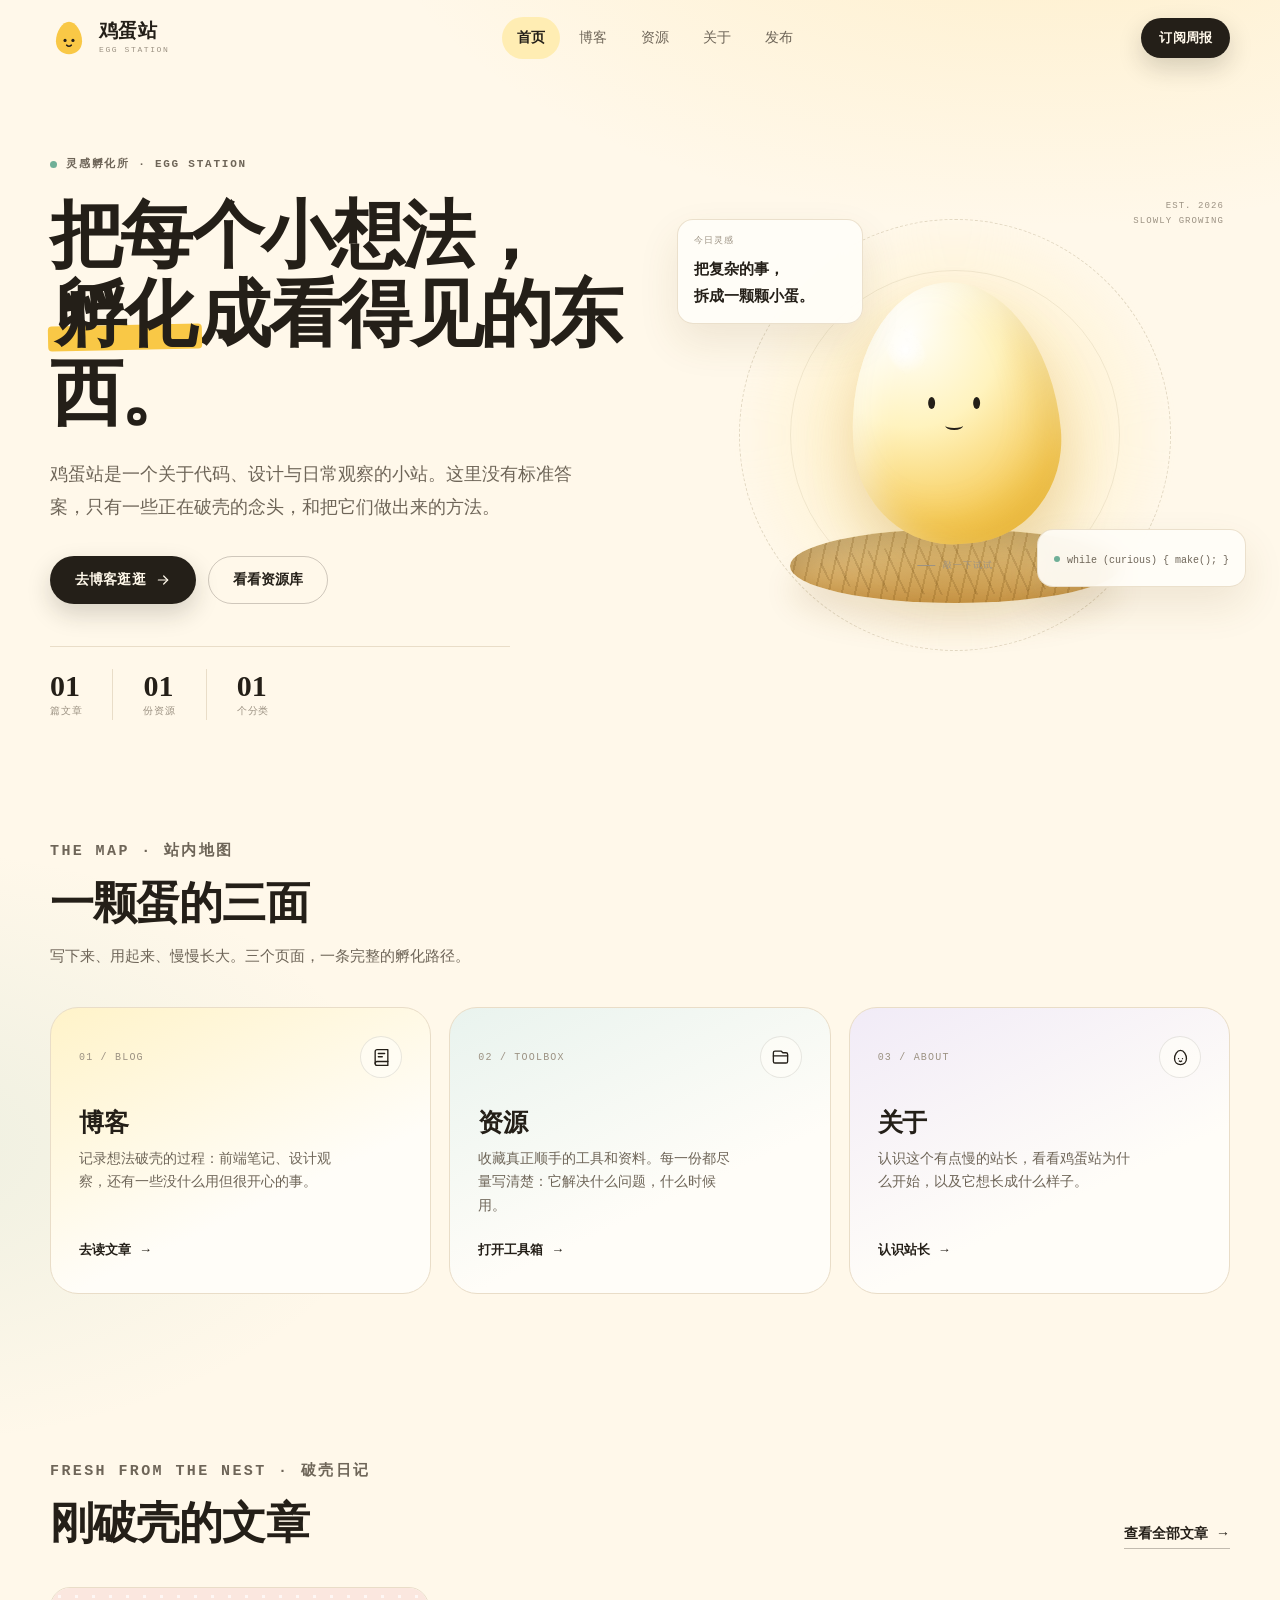
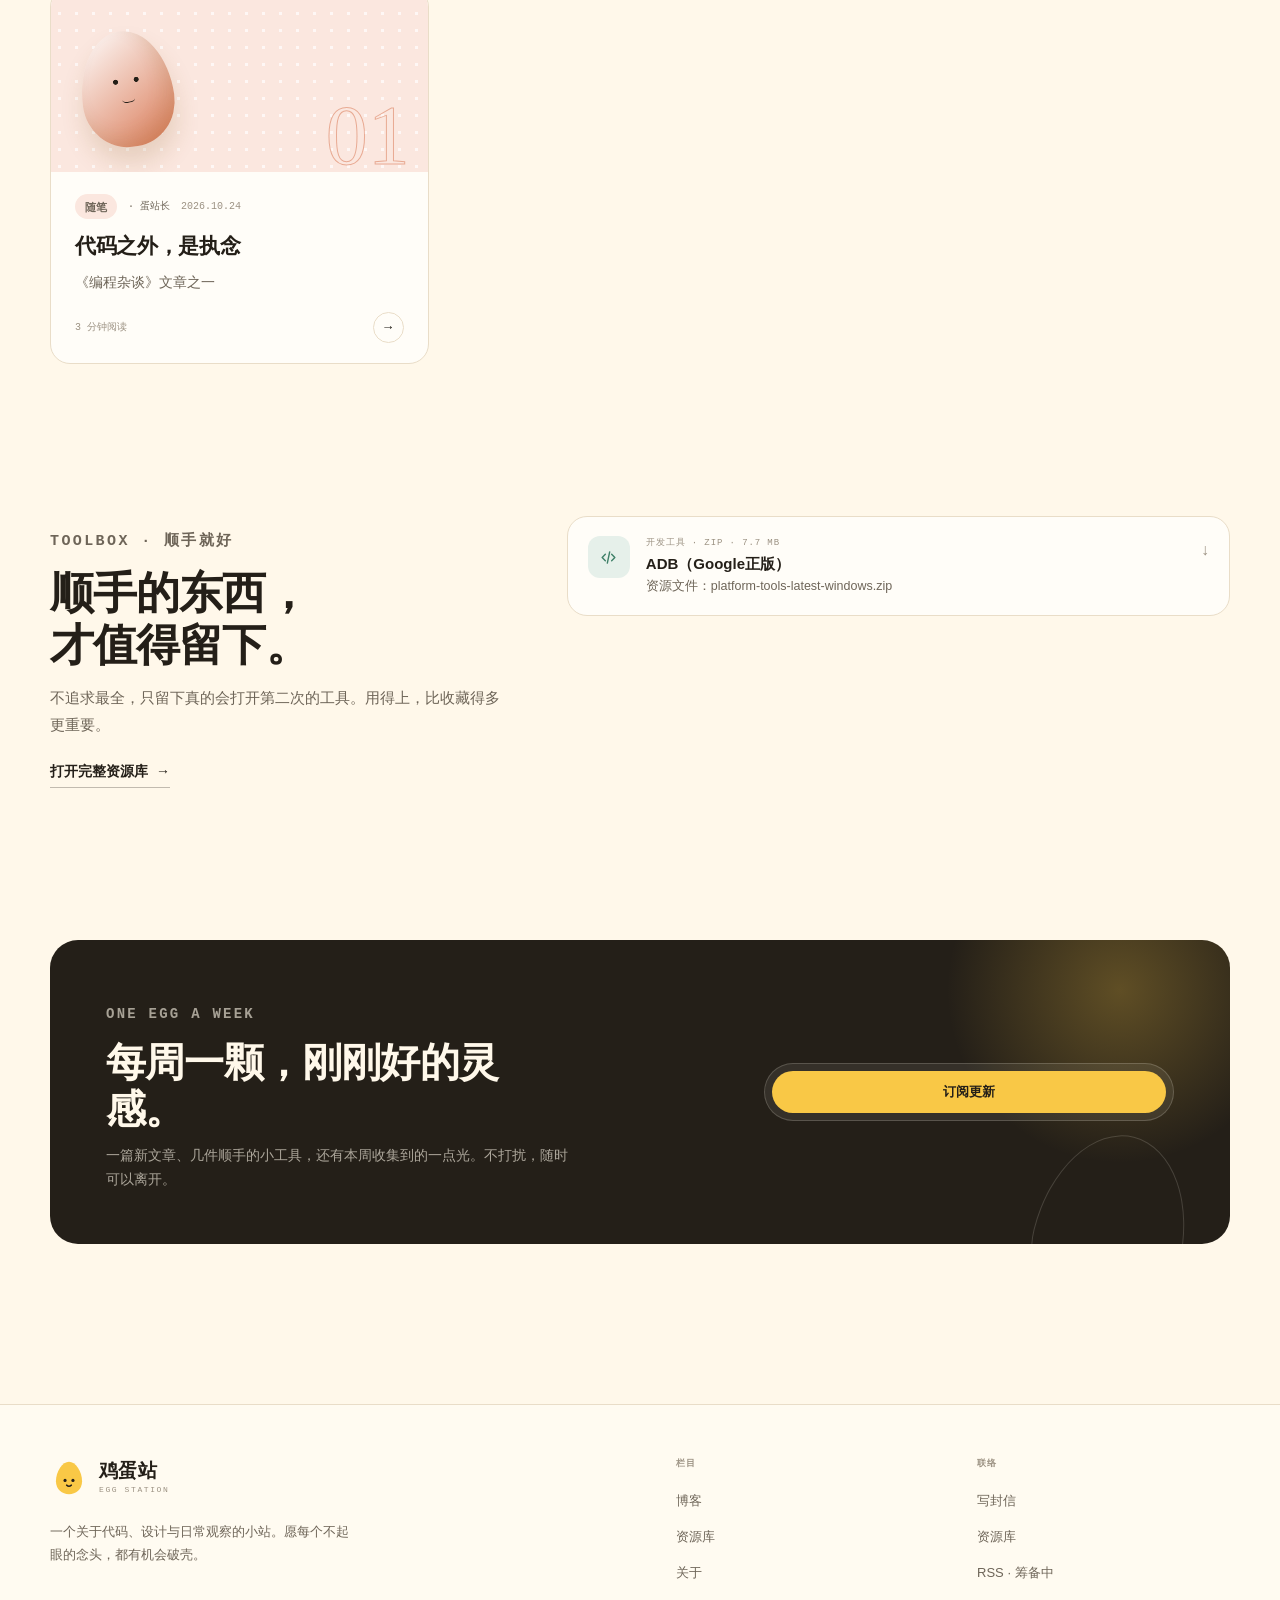
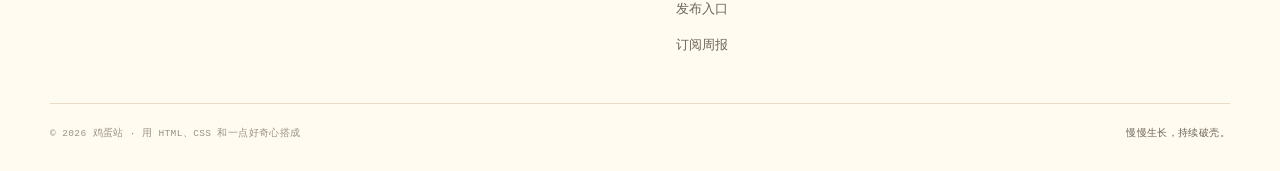
==== index.html @ af4c21d9 "访客一键自助同步账号，无需口令；站长可开关" ====
<!DOCTYPE html>
<html lang="zh-CN">
<head>
  <meta charset="UTF-8">
  <meta name="viewport" content="width=device-width, initial-scale=1.0">
  <title>鸡蛋站 · 把想法孵化成看得见的东西</title>
  <meta name="description" content="鸡蛋站是一个关于代码、设计与日常观察的小站。这里有博客、精选资源，以及一颗正在慢慢生长的蛋。">
  <meta name="theme-color" content="#fff8ea">
  <link rel="icon" href="assets/favicon.svg" type="image/svg+xml">
  <link rel="stylesheet" href="assets/css/style.css?v=9">
</head>
<body data-page="home">
  <a class="skip-link" href="#main">跳到主要内容</a>

  <header class="site-header">
    <div class="container header-inner">
      <a class="brand" href="index.html" aria-label="鸡蛋站首页">
        <span class="brand-mark" aria-hidden="true">
          <svg viewBox="0 0 48 48" width="38" height="38">
            <path d="M24 3.5C15.9 3.5 7.5 15.3 7.5 28.2 7.5 38.4 15.3 44.5 24 44.5s16.5-6.1 16.5-16.3C40.5 15.3 32.1 3.5 24 3.5Z" fill="#F9C846"/>
            <circle cx="19" cy="27" r="2" fill="#241f18"/>
            <circle cx="29" cy="27" r="2" fill="#241f18"/>
            <path d="M21 33c2 1.9 4 1.9 6 0" fill="none" stroke="#241f18" stroke-width="1.8" stroke-linecap="round"/>
          </svg>
        </span>
        <span class="brand-text">
          <strong>鸡蛋站</strong>
          <small>EGG STATION</small>
        </span>
      </a>

      <nav class="nav" id="primaryNav" aria-label="主导航">
        <a href="index.html" aria-current="page">首页</a>
        <a href="blog.html">博客</a>
        <a href="resources.html">资源</a>
        <a href="about.html">关于</a>
        <a href="admin.html">发布</a>
      </nav>

      <div class="header-actions">
        <a class="btn btn--primary btn--small" href="#subscribe">订阅周报</a>
        <button class="nav-toggle" type="button" aria-label="打开导航菜单" aria-controls="primaryNav" aria-expanded="false">
          <span></span>
          <span></span>
        </button>
      </div>
    </div>
  </header>

  <main id="main">
    <!-- Hero -->
    <section class="hero">
      <div class="container hero-grid">
        <div class="hero-copy">
          <p class="eyebrow"><span class="pulse-dot" aria-hidden="true"></span> 灵感孵化所 · EGG STATION</p>
          <h1>把每个小想法，<br><span class="highlight">孵化</span>成看得见的东西。</h1>
          <p class="lede">鸡蛋站是一个关于代码、设计与日常观察的小站。这里没有标准答案，只有一些正在破壳的念头，和把它们做出来的方法。</p>
          <div class="hero-actions">
            <a class="btn btn--primary" href="blog.html">
              去博客逛逛
              <svg viewBox="0 0 24 24" fill="none" stroke="currentColor" stroke-width="1.8" stroke-linecap="round" stroke-linejoin="round" aria-hidden="true"><path d="M5 12h14"/><path d="m13 6 6 6-6 6"/></svg>
            </a>
            <a class="btn btn--outline" href="resources.html">看看资源库</a>
          </div>
          <div class="hero-stats" aria-label="站点数据">
            <div class="hero-stat"><strong data-stat-posts>00</strong><span>篇文章</span></div>
            <div class="hero-stat"><strong data-stat-resources>00</strong><span>份资源</span></div>
            <div class="hero-stat"><strong data-stat-post-categories>00</strong><span>个分类</span></div>
          </div>
        </div>

        <div class="hero-stage">
          <div class="stage-glow" aria-hidden="true"></div>
          <div class="orbit-ring orbit-ring--one" aria-hidden="true"></div>
          <div class="orbit-ring orbit-ring--two" aria-hidden="true"></div>
          <span class="stage-note" aria-hidden="true">EST. 2026<br>SLOWLY GROWING</span>

          <div class="float-card float-card--idea" aria-hidden="true">
            <span class="float-kicker">今日灵感</span>
            <strong>把复杂的事，<br>拆成一颗颗小蛋。</strong>
          </div>
          <div class="float-card float-card--code" aria-hidden="true">
            <code><i></i>while (curious) { make(); }</code>
          </div>

          <span class="speech-bubble" id="eggSpeech" aria-live="polite"></span>

          <button class="hero-egg" id="heroEgg" type="button" aria-label="敲一敲这颗蛋">
            <span class="egg-body">
              <span class="egg-shine"></span>
              <span class="egg-face" aria-hidden="true">
                <span class="eye"></span>
                <span class="eye"></span>
                <span class="egg-mouth"></span>
              </span>
              <svg class="egg-crack" viewBox="0 0 208 262" aria-hidden="true">
                <path d="M108 18 98 44l18 10-13 21 19 11-14 24"/>
              </svg>
            </span>
            <span class="egg-hint">敲一下试试</span>
          </button>

          <div class="nest" aria-hidden="true"></div>
        </div>
      </div>
    </section>

    <!-- 站内地图 -->
    <section class="section section--tight">
      <div class="container">
        <div class="section-head">
          <div>
            <p class="eyebrow">THE MAP · 站内地图</p>
            <h2>一颗蛋的三面</h2>
            <p>写下来、用起来、慢慢长大。三个页面，一条完整的孵化路径。</p>
          </div>
        </div>

        <div class="pillars-grid">
          <a class="pillar-card reveal" href="blog.html" style="--delay:0ms">
            <span class="pillar-top">
              <span class="pillar-index">01 / BLOG</span>
              <span class="pillar-icon" aria-hidden="true">
                <svg viewBox="0 0 24 24" fill="none" stroke="currentColor" stroke-width="1.7" stroke-linecap="round" stroke-linejoin="round"><path d="M4 19.5A2.5 2.5 0 0 1 6.5 17H20"/><path d="M6.5 2H20v20H6.5A2.5 2.5 0 0 1 4 19.5v-15A2.5 2.5 0 0 1 6.5 2Z"/><path d="M8 7h8M8 11h5"/></svg>
              </span>
            </span>
            <h3>博客</h3>
            <p>记录想法破壳的过程：前端笔记、设计观察，还有一些没什么用但很开心的事。</p>
            <span class="text-link">去读文章 <span aria-hidden="true">→</span></span>
          </a>

          <a class="pillar-card reveal" href="resources.html" style="--delay:80ms">
            <span class="pillar-top">
              <span class="pillar-index">02 / TOOLBOX</span>
              <span class="pillar-icon" aria-hidden="true">
                <svg viewBox="0 0 24 24" fill="none" stroke="currentColor" stroke-width="1.7" stroke-linecap="round" stroke-linejoin="round"><path d="M21 8a2 2 0 0 0-2-2h-4l-2-2H5a2 2 0 0 0-2 2v11a2 2 0 0 0 2 2h14a2 2 0 0 0 2-2Z"/><path d="M3 10h18"/></svg>
              </span>
            </span>
            <h3>资源</h3>
            <p>收藏真正顺手的工具和资料。每一份都尽量写清楚：它解决什么问题，什么时候用。</p>
            <span class="text-link">打开工具箱 <span aria-hidden="true">→</span></span>
          </a>

          <a class="pillar-card reveal" href="about.html" style="--delay:160ms">
            <span class="pillar-top">
              <span class="pillar-index">03 / ABOUT</span>
              <span class="pillar-icon" aria-hidden="true">
                <svg viewBox="0 0 24 24" fill="none" stroke="currentColor" stroke-width="1.7" stroke-linecap="round" stroke-linejoin="round"><path d="M12 3c-4.4 0-7.5 5.8-7.5 10.3 0 4.9 3.4 7.7 7.5 7.7s7.5-2.8 7.5-7.7C19.5 8.8 16.4 3 12 3Z"/><path d="M9.5 13.5h.01M14.5 13.5h.01M10.5 16.5c1 .8 2 .8 3 0"/></svg>
              </span>
            </span>
            <h3>关于</h3>
            <p>认识这个有点慢的站长，看看鸡蛋站为什么开始，以及它想长成什么样子。</p>
            <span class="text-link">认识站长 <span aria-hidden="true">→</span></span>
          </a>
        </div>
      </div>
    </section>

    <!-- 最新文章 -->
    <section class="section">
      <div class="container">
        <div class="section-head">
          <div>
            <p class="eyebrow">FRESH FROM THE NEST · 破壳日记</p>
            <h2>刚破壳的文章</h2>
          </div>
          <a class="text-link" href="blog.html">查看全部文章 <span aria-hidden="true">→</span></a>
        </div>
        <div class="post-grid" data-home-posts></div>
      </div>
    </section>

    <!-- 资源精选 -->
    <section class="section section--tight">
      <div class="container resource-spotlight">
        <div class="section-head">
          <div>
            <p class="eyebrow">TOOLBOX · 顺手就好</p>
            <h2>顺手的东西，<br>才值得留下。</h2>
            <p>不追求最全，只留下真的会打开第二次的工具。用得上，比收藏得多更重要。</p>
          </div>
          <a class="text-link" href="resources.html">打开完整资源库 <span aria-hidden="true">→</span></a>
        </div>
        <div class="resource-mini-list" data-home-resources></div>
      </div>
    </section>

    <!-- 订阅 -->
    <section class="section" id="subscribe">
      <div class="container">
        <div class="cta-band reveal">
          <div class="cta-copy">
            <p class="eyebrow">ONE EGG A WEEK</p>
            <h2>每周一颗，刚刚好的灵感。</h2>
            <p>一篇新文章、几件顺手的小工具，还有本周收集到的一点光。不打扰，随时可以离开。</p>
          </div>
          <form class="subscribe-form" data-subscribe-form>
            <button class="btn btn--yolk" type="submit">订阅更新</button>
          </form>
        </div>
      </div>
    </section>
  </main>

  <footer class="site-footer">
    <div class="container">
      <div class="footer-top">
        <div class="footer-brand">
          <a class="brand" href="index.html" aria-label="鸡蛋站首页">
            <span class="brand-mark" aria-hidden="true">
              <svg viewBox="0 0 48 48" width="38" height="38">
                <path d="M24 3.5C15.9 3.5 7.5 15.3 7.5 28.2 7.5 38.4 15.3 44.5 24 44.5s16.5-6.1 16.5-16.3C40.5 15.3 32.1 3.5 24 3.5Z" fill="#F9C846"/>
                <circle cx="19" cy="27" r="2" fill="#241f18"/>
                <circle cx="29" cy="27" r="2" fill="#241f18"/>
                <path d="M21 33c2 1.9 4 1.9 6 0" fill="none" stroke="#241f18" stroke-width="1.8" stroke-linecap="round"/>
              </svg>
            </span>
            <span class="brand-text">
              <strong>鸡蛋站</strong>
              <small>EGG STATION</small>
            </span>
          </a>
          <p>一个关于代码、设计与日常观察的小站。愿每个不起眼的念头，都有机会破壳。</p>
        </div>

        <div class="footer-col">
          <h4>栏目</h4>
          <ul>
            <li><a href="blog.html">博客</a></li>
            <li><a href="resources.html">资源库</a></li>
            <li><a href="about.html">关于</a></li>
            <li><a href="admin.html">发布入口</a></li>
            <li><a href="#subscribe">订阅周报</a></li>
          </ul>
        </div>

        <div class="footer-col">
          <h4>联络</h4>
          <ul>
            <li><a href="mailto:eggdevlop@163.com">写封信</a></li>
            <li><a href="resources.html">资源库</a></li>
            <li><span>RSS · 筹备中</span></li>
          </ul>
        </div>
      </div>

      <div class="footer-bottom">
        <span>© <span data-year>2026</span> 鸡蛋站 · 用 HTML、CSS 和一点好奇心搭成</span>
        <span class="footer-sign">慢慢生长，持续破壳。</span>
      </div>
    </div>
  </footer>

  <script src="assets/js/store.js?v=9" defer></script>
  <script src="assets/js/main.js?v=9" defer></script>
</body>
</html>
---- assets/css/style.css ----
@charset "UTF-8";

/* ============ 基础 ============ */
:root {
  --bg: #fff8ea;
  --surface: #fffdf8;
  --surface-2: #fbf3e2;
  --ink: #241f18;
  --ink-soft: #6e6558;
  --ink-faint: #9c9283;
  --line: #e9ddc8;
  --yolk: #f9c846;
  --yolk-strong: #eda900;
  --yolk-soft: #ffedb3;
  --mint: #6faf97;
  --mint-soft: #e8f3ee;
  --coral: #e87252;
  --lilac: #a58ec4;
  --shadow-sm: 0 6px 18px rgba(105, 78, 29, 0.07);
  --shadow-md: 0 18px 40px rgba(105, 78, 29, 0.11);
  --shadow-lg: 0 30px 70px rgba(105, 78, 29, 0.16);
  --radius-sm: 12px;
  --radius: 20px;
  --radius-lg: 28px;
  --max: 1180px;
  --serif: "Iowan Old Style", "Palatino Linotype", "Songti SC", "STSong", "Noto Serif SC", Georgia, serif;
  --sans: -apple-system, BlinkMacSystemFont, "Segoe UI", "PingFang SC", "Hiragino Sans GB", "Microsoft YaHei", sans-serif;
  --mono: "SFMono-Regular", Consolas, "Liberation Mono", Menlo, monospace;
}

*,
*::before,
*::after {
  box-sizing: border-box;
}

html {
  -webkit-text-size-adjust: 100%;
  scroll-behavior: smooth;
  scroll-padding-top: 96px;
}

body {
  margin: 0;
  font-family: var(--sans);
  font-size: 16px;
  line-height: 1.7;
  color: var(--ink);
  background:
    radial-gradient(1100px 560px at 82% -120px, rgba(249, 200, 70, 0.2), transparent 62%),
    radial-gradient(900px 520px at -120px 34%, rgba(111, 175, 151, 0.12), transparent 58%),
    var(--bg);
  -webkit-font-smoothing: antialiased;
  overflow-x: hidden;
}

body.nav-open,
body.dialog-open {
  overflow: hidden;
}

h1,
h2,
h3,
h4 {
  margin: 0;
  font-family: var(--serif);
  font-weight: 700;
  line-height: 1.18;
  letter-spacing: -0.02em;
}

p {
  margin: 0;
}

ul,
ol {
  margin: 0;
  padding: 0;
}

a {
  color: inherit;
  text-decoration: none;
}

img,
svg {
  display: block;
  max-width: 100%;
}

button,
input {
  font: inherit;
  color: inherit;
}

button {
  cursor: pointer;
}

::selection {
  background: var(--yolk);
  color: var(--ink);
}

:focus-visible {
  outline: 2px solid var(--yolk-strong);
  outline-offset: 3px;
}

/* ============ 通用 ============ */
.container {
  width: min(var(--max), calc(100% - 56px));
  margin-inline: auto;
}

.sr-only {
  position: absolute;
  width: 1px;
  height: 1px;
  padding: 0;
  margin: -1px;
  overflow: hidden;
  clip: rect(0, 0, 0, 0);
  white-space: nowrap;
  border: 0;
}

.skip-link {
  position: fixed;
  top: 12px;
  left: 12px;
  z-index: 200;
  padding: 10px 18px;
  border-radius: 999px;
  background: var(--ink);
  color: var(--bg);
  font-size: 13px;
  transform: translateY(-150%);
  transition: transform 0.2s ease;
}

.skip-link:focus {
  transform: translateY(0);
}

.eyebrow {
  display: inline-flex;
  align-items: center;
  gap: 9px;
  font-family: var(--mono);
  font-size: 11px;
  font-weight: 600;
  letter-spacing: 0.16em;
  text-transform: uppercase;
  color: var(--ink-soft);
}

.pulse-dot {
  position: relative;
  width: 7px;
  height: 7px;
  border-radius: 50%;
  background: var(--mint);
  box-shadow: 0 0 0 0 rgba(111, 175, 151, 0.5);
  animation: pulse 2.6s ease-out infinite;
}

.lede {
  max-width: 560px;
  font-size: clamp(16px, 1.55vw, 18px);
  line-height: 1.85;
  color: var(--ink-soft);
}

.highlight {
  position: relative;
  z-index: 0;
  display: inline-block;
  padding: 0 0.05em;
}

.highlight::after {
  content: "";
  position: absolute;
  z-index: -1;
  left: -0.03em;
  right: -0.05em;
  bottom: 0.07em;
  height: 0.34em;
  border-radius: 4px;
  background: var(--yolk);
  transform: rotate(-1.2deg);
}

/* 按钮 */
.btn {
  display: inline-flex;
  align-items: center;
  justify-content: center;
  gap: 9px;
  min-height: 48px;
  padding: 0 24px;
  border: 1px solid transparent;
  border-radius: 999px;
  font-size: 14px;
  font-weight: 600;
  letter-spacing: 0.01em;
  transition: transform 0.25s ease, background 0.25s ease, color 0.25s ease,
    box-shadow 0.25s ease, border-color 0.25s ease;
}

.btn:hover {
  transform: translateY(-2px);
}

.btn svg {
  width: 16px;
  height: 16px;
  transition: transform 0.25s ease;
}

.btn:hover svg {
  transform: translateX(3px);
}

.btn--primary {
  background: var(--ink);
  color: var(--bg);
  box-shadow: 0 10px 24px rgba(36, 31, 24, 0.18);
}

.btn--primary:hover {
  background: #100d09;
  box-shadow: 0 14px 30px rgba(36, 31, 24, 0.24);
}

.btn--outline {
  border-color: rgba(36, 31, 24, 0.22);
  background: transparent;
  color: var(--ink);
}

.btn--outline:hover {
  border-color: var(--ink);
  background: var(--surface);
}

.btn--yolk {
  background: var(--yolk);
  color: var(--ink);
}

.btn--yolk:hover {
  background: #ffd35e;
  box-shadow: 0 12px 26px rgba(237, 169, 0, 0.25);
}

.btn--small {
  min-height: 40px;
  padding: 0 17px;
  font-size: 13px;
}

.text-link {
  display: inline-flex;
  align-items: center;
  gap: 8px;
  font-size: 14px;
  font-weight: 600;
  border-bottom: 1px solid rgba(36, 31, 24, 0.28);
  padding-bottom: 3px;
  transition: gap 0.25s ease, border-color 0.25s ease;
}

.text-link:hover {
  gap: 13px;
  border-color: var(--ink);
}

/* ============ 页头 ============ */
.site-header {
  position: sticky;
  top: 0;
  z-index: 60;
  border-bottom: 1px solid transparent;
  transition: background 0.3s ease, border-color 0.3s ease, box-shadow 0.3s ease;
}

.site-header.is-scrolled {
  border-color: var(--line);
  background: rgba(255, 248, 234, 0.88);
  box-shadow: 0 8px 24px rgba(105, 78, 29, 0.06);
  -webkit-backdrop-filter: blur(14px);
  backdrop-filter: blur(14px);
}

.header-inner {
  display: flex;
  align-items: center;
  justify-content: space-between;
  min-height: 76px;
  gap: 24px;
}

.brand {
  display: inline-flex;
  align-items: center;
  gap: 11px;
  flex-shrink: 0;
}

.brand-mark {
  width: 38px;
  height: 38px;
  transition: transform 0.35s cubic-bezier(0.2, 0.8, 0.2, 1);
}

.brand:hover .brand-mark {
  transform: rotate(-8deg) scale(1.05);
}

.brand-text {
  display: flex;
  flex-direction: column;
  line-height: 1.1;
}

.brand-text strong {
  font-family: var(--serif);
  font-size: 19px;
  letter-spacing: 0.02em;
}

.brand-text small {
  margin-top: 4px;
  font-family: var(--mono);
  font-size: 8px;
  letter-spacing: 0.2em;
  color: var(--ink-faint);
}

.nav {
  display: flex;
  align-items: center;
  gap: 4px;
}

.nav a {
  padding: 9px 15px;
  border-radius: 999px;
  font-size: 14px;
  color: var(--ink-soft);
  transition: color 0.2s ease, background 0.2s ease;
}

.nav a:hover {
  color: var(--ink);
  background: rgba(255, 253, 248, 0.9);
}

.nav a[aria-current="page"] {
  color: var(--ink);
  background: var(--yolk-soft);
  font-weight: 600;
}

.header-actions {
  display: flex;
  align-items: center;
  gap: 12px;
}

.nav-toggle {
  display: none;
  width: 42px;
  height: 42px;
  border: 1px solid var(--line);
  border-radius: 50%;
  background: var(--surface);
  padding: 0;
}

.nav-toggle span {
  display: block;
  width: 17px;
  height: 1.5px;
  margin: 5px auto;
  border-radius: 2px;
  background: var(--ink);
  transition: transform 0.25s ease, opacity 0.25s ease;
}

.site-header.nav-open .nav-toggle span:first-child {
  transform: translateY(3.25px) rotate(45deg);
}

.site-header.nav-open .nav-toggle span:last-child {
  transform: translateY(-3.25px) rotate(-45deg);
}

/* ============ 首页 Hero ============ */
.hero {
  position: relative;
  padding: 72px 0 42px;
  overflow: hidden;
}

.hero-grid {
  display: grid;
  grid-template-columns: minmax(0, 1.04fr) minmax(0, 0.96fr);
  align-items: center;
  gap: 36px;
}

.hero-copy {
  position: relative;
  z-index: 2;
  max-width: 640px;
}

.hero h1 {
  margin: 21px 0 24px;
  font-size: clamp(46px, 5.7vw, 78px);
  line-height: 1.08;
  letter-spacing: -0.035em;
}

.hero .lede {
  max-width: 530px;
}

.hero-actions {
  display: flex;
  flex-wrap: wrap;
  gap: 12px;
  margin-top: 32px;
}

.hero-stats {
  display: flex;
  align-items: center;
  max-width: 460px;
  margin-top: 42px;
  padding-top: 22px;
  border-top: 1px solid var(--line);
}

.hero-stat {
  display: flex;
  flex-direction: column;
  gap: 1px;
  padding-right: 30px;
}

.hero-stat + .hero-stat {
  padding-left: 30px;
  border-left: 1px solid var(--line);
}

.hero-stat strong {
  font-family: var(--serif);
  font-size: 30px;
  line-height: 1.1;
}

.hero-stat span {
  font-family: var(--mono);
  font-size: 10px;
  letter-spacing: 0.08em;
  color: var(--ink-faint);
}

/* Hero 舞台 */
.hero-stage {
  position: relative;
  min-height: 540px;
  isolation: isolate;
}

.stage-glow {
  position: absolute;
  top: 50%;
  left: 50%;
  width: 430px;
  height: 430px;
  border-radius: 50%;
  background: radial-gradient(circle, rgba(255, 223, 128, 0.62), rgba(255, 237, 179, 0.2) 55%, transparent 72%);
  transform: translate(-50%, -50%);
  filter: blur(4px);
}

.orbit-ring {
  position: absolute;
  top: 50%;
  left: 50%;
  border: 1px dashed rgba(122, 99, 50, 0.22);
  border-radius: 50%;
  transform: translate(-50%, -50%);
}

.orbit-ring--one {
  width: 432px;
  height: 432px;
  animation: spin 90s linear infinite;
}

.orbit-ring--two {
  width: 330px;
  height: 330px;
  border-style: solid;
  border-color: rgba(122, 99, 50, 0.1);
}

.stage-note {
  position: absolute;
  top: 34px;
  right: 6px;
  font-family: var(--mono);
  font-size: 9px;
  line-height: 1.7;
  letter-spacing: 0.12em;
  text-align: right;
  color: var(--ink-faint);
}

.hero-egg {
  position: absolute;
  top: 46%;
  left: 50%;
  z-index: 4;
  padding: 0;
  border: 0;
  background: none;
  transform: translate(-50%, -50%);
  transition: transform 0.4s ease;
}

.hero-egg:hover {
  transform: translate(-50%, -50%) scale(1.02);
}

.egg-body {
  position: relative;
  display: block;
  width: 208px;
  height: 262px;
  border-radius: 50% 50% 47% 47% / 60% 60% 40% 40%;
  background: radial-gradient(120% 100% at 32% 18%, #fffef8 0%, #fff3be 36%, #f7cc59 74%, #edb42b 100%);
  box-shadow:
    inset -18px -22px 38px rgba(187, 132, 12, 0.18),
    inset 14px 18px 32px rgba(255, 255, 255, 0.62),
    0 34px 54px rgba(170, 117, 10, 0.2);
  transform: rotate(-5deg);
  transition: transform 0.35s ease;
}

.egg-shine {
  position: absolute;
  top: 35px;
  left: 43px;
  width: 34px;
  height: 58px;
  border-radius: 50%;
  background: radial-gradient(circle, rgba(255, 255, 255, 0.95), rgba(255, 255, 255, 0) 72%);
  transform: rotate(-28deg);
  filter: blur(1px);
}

.egg-face {
  position: absolute;
  top: 46%;
  left: 50%;
  display: flex;
  align-items: center;
  gap: 38px;
  transform: translate(-50%, -50%) rotate(5deg);
}

.egg-face .eye {
  width: 7px;
  height: 12px;
  border-radius: 50%;
  background: var(--ink);
  transition: height 0.2s ease;
}

.egg-mouth {
  position: absolute;
  top: 24px;
  left: 50%;
  width: 18px;
  height: 9px;
  border-bottom: 2.4px solid var(--ink);
  border-radius: 0 0 50% 50%;
  transform: translateX(-50%);
}

.egg-crack {
  position: absolute;
  inset: 0;
  width: 100%;
  height: 100%;
  overflow: visible;
}

.egg-crack path {
  fill: none;
  stroke: rgba(94, 68, 14, 0.58);
  stroke-width: 2;
  stroke-linecap: round;
  stroke-linejoin: round;
  stroke-dasharray: 140;
  stroke-dashoffset: 140;
  opacity: 0;
  transition: stroke-dashoffset 0.5s ease, opacity 0.2s ease;
}

.hero-egg.is-cracked .egg-crack path {
  stroke-dashoffset: 0;
  opacity: 1;
}

.hero-egg.is-wobbling .egg-body {
  animation: wobble 0.6s ease;
}

.egg-hint {
  position: absolute;
  top: calc(100% + 15px);
  left: 50%;
  font-family: var(--mono);
  font-size: 9px;
  letter-spacing: 0.12em;
  color: var(--ink-faint);
  white-space: nowrap;
  transform: translateX(-50%);
}

.egg-hint::before {
  content: "";
  display: inline-block;
  width: 18px;
  height: 1px;
  margin-right: 7px;
  vertical-align: middle;
  background: var(--ink-faint);
}

.nest {
  position: absolute;
  bottom: 102px;
  left: 50%;
  z-index: 2;
  width: 330px;
  height: 74px;
  overflow: hidden;
  border-radius: 50%;
  background:
    repeating-linear-gradient(102deg, transparent 0 11px, rgba(111, 73, 12, 0.2) 11px 13px),
    linear-gradient(180deg, #ead198, #c99647);
  box-shadow:
    inset 0 12px 24px rgba(97, 62, 15, 0.26),
    0 24px 30px rgba(122, 82, 20, 0.12);
  transform: translateX(-50%);
}

.nest::after {
  content: "";
  position: absolute;
  inset: 16px 26px 8px;
  border-radius: 50%;
  background: repeating-linear-gradient(-115deg, transparent 0 14px, rgba(89, 56, 10, 0.16) 14px 16px);
}

.float-card {
  position: absolute;
  z-index: 5;
  padding: 14px 16px;
  border: 1px solid rgba(233, 221, 200, 0.9);
  border-radius: 16px;
  background: rgba(255, 253, 248, 0.92);
  box-shadow: var(--shadow-md);
  -webkit-backdrop-filter: blur(10px);
  backdrop-filter: blur(10px);
  animation: floaty 7s ease-in-out infinite;
}

.float-card--idea {
  top: 54px;
  left: -4px;
  width: 186px;
}

.float-card--idea .float-kicker {
  display: block;
  margin-bottom: 6px;
  font-family: var(--mono);
  font-size: 9px;
  letter-spacing: 0.12em;
  color: var(--ink-faint);
}

.float-card--idea strong {
  font-family: var(--serif);
  font-size: 15px;
  line-height: 1.5;
}

.float-card--code {
  right: -16px;
  bottom: 118px;
  animation-delay: -3.2s;
}

.float-card--code code {
  font-family: var(--mono);
  font-size: 10px;
  color: var(--ink-soft);
  white-space: nowrap;
}

.float-card--code i {
  display: inline-block;
  width: 6px;
  height: 6px;
  margin-right: 7px;
  border-radius: 50%;
  background: var(--mint);
  vertical-align: 1px;
}

.speech-bubble {
  position: absolute;
  top: 84px;
  left: calc(50% + 92px);
  z-index: 6;
  max-width: 150px;
  padding: 9px 13px;
  border-radius: 14px 14px 14px 3px;
  background: var(--ink);
  color: var(--bg);
  font-size: 11.5px;
  line-height: 1.5;
  opacity: 0;
  transform: translateY(6px) scale(0.96);
  transform-origin: bottom left;
  pointer-events: none;
  transition: opacity 0.25s ease, transform 0.25s ease;
}

.speech-bubble.is-visible {
  opacity: 1;
  transform: translateY(0) scale(1);
}

/* ============ 区块 ============ */
.section {
  padding: 88px 0;
}

.section--tight {
  padding: 64px 0;
}

.section-head {
  display: flex;
  align-items: flex-end;
  justify-content: space-between;
  gap: 32px;
  margin-bottom: 38px;
}

.section-head h2 {
  margin-top: 13px;
  font-size: clamp(30px, 3.6vw, 44px);
}

.section-head p {
  max-width: 460px;
  margin-top: 12px;
  font-size: 15px;
  line-height: 1.8;
  color: var(--ink-soft);
}

/* 站内地图 */
.pillars-grid {
  display: grid;
  grid-template-columns: repeat(3, minmax(0, 1fr));
  gap: 18px;
}

.pillar-card {
  position: relative;
  display: flex;
  flex-direction: column;
  min-height: 248px;
  padding: 28px;
  overflow: hidden;
  border: 1px solid var(--line);
  border-radius: var(--radius-lg);
  background: var(--surface);
  transition: transform 0.35s ease, box-shadow 0.35s ease;
}

.pillar-card:nth-child(1) {
  background: linear-gradient(155deg, #fff3c9, #fffdf8 64%);
}

.pillar-card:nth-child(2) {
  background: linear-gradient(155deg, #e9f3ee, #fffdf8 64%);
}

.pillar-card:nth-child(3) {
  background: linear-gradient(155deg, #f1ebf7, #fffdf8 64%);
}

.pillar-card:hover {
  transform: translateY(-5px);
  box-shadow: var(--shadow-md);
}

.pillar-top {
  display: flex;
  align-items: center;
  justify-content: space-between;
  margin-bottom: 30px;
}

.pillar-index {
  font-family: var(--mono);
  font-size: 10px;
  letter-spacing: 0.12em;
  color: var(--ink-faint);
}

.pillar-icon {
  display: grid;
  width: 42px;
  height: 42px;
  place-items: center;
  border: 1px solid rgba(36, 31, 24, 0.1);
  border-radius: 50%;
  background: rgba(255, 253, 248, 0.65);
}

.pillar-icon svg {
  width: 19px;
  height: 19px;
}

.pillar-card h3 {
  font-size: 25px;
}

.pillar-card p {
  max-width: 260px;
  margin-top: 9px;
  font-size: 13.5px;
  line-height: 1.75;
  color: var(--ink-soft);
}

.pillar-card .text-link {
  align-self: flex-start;
  margin-top: auto;
  padding-top: 22px;
  font-size: 13px;
  border-bottom: 0;
}

/* 文章卡片 */
.post-grid {
  display: grid;
  grid-template-columns: repeat(3, minmax(0, 1fr));
  gap: 22px;
}

.post-grid + .post-grid {
  margin-top: 22px;
}

.post-card {
  overflow: hidden;
  border: 1px solid var(--line);
  border-radius: var(--radius);
  background: var(--surface);
  transition: transform 0.35s ease, box-shadow 0.35s ease, border-color 0.35s ease;
}

.post-card:hover {
  border-color: rgba(36, 31, 24, 0.16);
  box-shadow: var(--shadow-md);
  transform: translateY(-5px);
}

.post-card > a {
  display: flex;
  flex-direction: column;
  height: 100%;
}

.post-art {
  position: relative;
  display: block;
  height: 184px;
  overflow: hidden;
  background: var(--soft, var(--surface-2));
}

.post-art::before {
  content: "";
  position: absolute;
  inset: 0;
  pointer-events: none;
}

.post-art--rings::before {
  background: repeating-radial-gradient(circle at 88% 12%, transparent 0 21px, rgba(255, 255, 255, 0.36) 21px 22px);
}

.post-art--grid::before {
  background-image:
    linear-gradient(rgba(255, 255, 255, 0.36) 1px, transparent 1px),
    linear-gradient(90deg, rgba(255, 255, 255, 0.36) 1px, transparent 1px);
  background-size: 24px 24px;
}

.post-art--stripes::before {
  background: repeating-linear-gradient(132deg, transparent 0 16px, rgba(255, 255, 255, 0.38) 16px 18px);
}

.post-art--dots::before {
  background-image: radial-gradient(rgba(255, 255, 255, 0.68) 1.6px, transparent 1.6px);
  background-size: 17px 17px;
}

.post-art--arc::before {
  background: radial-gradient(circle at 76% 118%, transparent 0 72px, rgba(255, 255, 255, 0.42) 73px 75px, transparent 76px);
}

.post-art--lines::before {
  background: repeating-linear-gradient(0deg, transparent 0 17px, rgba(255, 255, 255, 0.34) 17px 18px);
}

.post-art--blob::before {
  background: radial-gradient(circle at 82% 24%, rgba(255, 255, 255, 0.58) 0 48px, transparent 49px);
}

.post-art--window::before {
  background:
    linear-gradient(rgba(255, 255, 255, 0.3), rgba(255, 255, 255, 0.3)) 26px 32px / 150px 92px no-repeat;
  border-radius: 0;
}

.post-art-index {
  position: absolute;
  right: 18px;
  bottom: -6px;
  font-family: var(--serif);
  font-size: 84px;
  line-height: 1;
  color: transparent;
  -webkit-text-stroke: 1px var(--accent, var(--yolk-strong));
  opacity: 0.55;
}

.post-art-egg {
  position: absolute;
  left: 30px;
  bottom: 25px;
  width: 92px;
  height: 116px;
  border-radius: 50% 50% 47% 47% / 60% 60% 40% 40%;
  background: linear-gradient(145deg, rgba(255, 255, 255, 0.96), var(--accent, var(--yolk)));
  box-shadow: inset -8px -10px 18px rgba(122, 82, 20, 0.12), 0 16px 24px rgba(122, 82, 20, 0.16);
  transform: rotate(-8deg);
}

.post-art-egg::before {
  content: "";
  position: absolute;
  top: 44%;
  left: 50%;
  width: 40px;
  height: 26px;
  background:
    radial-gradient(circle at 24% 45%, var(--ink) 0 2.2px, transparent 2.8px),
    radial-gradient(circle at 76% 45%, var(--ink) 0 2.2px, transparent 2.8px);
  transform: translate(-50%, -50%);
}

.post-art-egg::after {
  content: "";
  position: absolute;
  top: 56%;
  left: 50%;
  width: 13px;
  height: 7px;
  border-bottom: 1.8px solid var(--ink);
  border-radius: 0 0 50% 50%;
  transform: translateX(-50%);
}

.post-card-body {
  display: flex;
  flex: 1;
  flex-direction: column;
  padding: 22px 24px 20px;
}

.post-meta {
  display: flex;
  align-items: center;
  gap: 11px;
  font-family: var(--mono);
  font-size: 10px;
  color: var(--ink-faint);
  flex-wrap: wrap;
}

.post-author {
  color: var(--ink-soft);
  font-weight: 500;
}

.tag {
  display: inline-flex;
  align-items: center;
  height: 25px;
  padding: 0 10px;
  border-radius: 999px;
  background: var(--soft, var(--yolk-soft));
  color: var(--ink-soft);
  font-family: var(--sans);
  font-size: 11px;
  font-weight: 600;
  white-space: nowrap;
}

.post-card h3 {
  margin: 13px 0 9px;
  font-size: 21px;
  line-height: 1.4;
  letter-spacing: -0.015em;
}

.post-card-body > p {
  display: -webkit-box;
  overflow: hidden;
  font-size: 13.5px;
  line-height: 1.75;
  color: var(--ink-soft);
  -webkit-box-orient: vertical;
  -webkit-line-clamp: 3;
}

.post-card-foot {
  display: flex;
  align-items: center;
  justify-content: space-between;
  margin-top: auto;
  padding-top: 18px;
  font-family: var(--mono);
  font-size: 10px;
  color: var(--ink-faint);
}

.round-arrow {
  display: grid;
  width: 31px;
  height: 31px;
  place-items: center;
  border: 1px solid var(--line);
  border-radius: 50%;
  font-size: 13px;
  color: var(--ink);
  transition: background 0.25s ease, border-color 0.25s ease, transform 0.25s ease;
}

.post-card:hover .round-arrow,
.featured-post:hover .round-arrow {
  border-color: var(--yolk);
  background: var(--yolk);
  transform: rotate(-8deg);
}

/* 资源迷你列表 */
.resource-spotlight {
  display: grid;
  grid-template-columns: minmax(0, 0.82fr) minmax(0, 1.18fr);
  gap: 56px;
  align-items: start;
}

.resource-spotlight .section-head {
  display: block;
  margin-bottom: 0;
}

.resource-spotlight .section-head .text-link {
  margin-top: 22px;
}

.resource-mini-list {
  display: grid;
  gap: 10px;
}

.resource-mini {
  display: flex;
  align-items: flex-start;
  gap: 16px;
  padding: 19px 20px;
  border: 1px solid var(--line);
  border-radius: var(--radius);
  background: var(--surface);
  transition: transform 0.3s ease, box-shadow 0.3s ease, border-color 0.3s ease;
}

.resource-mini:hover {
  border-color: rgba(36, 31, 24, 0.16);
  box-shadow: var(--shadow-sm);
  transform: translateX(5px);
}

.resource-mini-icon {
  display: grid;
  flex: 0 0 42px;
  width: 42px;
  height: 42px;
  place-items: center;
  border-radius: 12px;
  background: var(--icon-bg, var(--yolk-soft));
  color: var(--icon-color, var(--yolk-strong));
}

.resource-mini-icon svg {
  width: 19px;
  height: 19px;
}

.resource-mini-body {
  flex: 1;
  min-width: 0;
}

.resource-mini-body span {
  display: block;
  font-family: var(--mono);
  font-size: 9px;
  letter-spacing: 0.1em;
  color: var(--ink-faint);
}

.resource-mini-body h3 {
  margin: 3px 0 4px;
  font-family: var(--sans);
  font-size: 15px;
  font-weight: 650;
  letter-spacing: 0;
}

.resource-mini-body p {
  font-size: 12.5px;
  line-height: 1.6;
  color: var(--ink-soft);
}

.mini-arrow {
  font-size: 16px;
  color: var(--ink-faint);
  transition: transform 0.25s ease, color 0.25s ease;
}

.resource-mini:hover .mini-arrow {
  color: var(--ink);
  transform: translate(2px, -2px);
}

/* 订阅 / CTA */
.cta-band {
  position: relative;
  display: flex;
  align-items: center;
  justify-content: space-between;
  gap: 40px;
  overflow: hidden;
  padding: 52px 56px;
  border-radius: var(--radius-lg);
  background: var(--ink);
  color: var(--bg);
}

.cta-band::before {
  content: "";
  position: absolute;
  top: -130px;
  right: -70px;
  width: 360px;
  height: 360px;
  border-radius: 50%;
  background: radial-gradient(circle, rgba(249, 200, 70, 0.28), transparent 68%);
  pointer-events: none;
}

.cta-band::after {
  content: "";
  position: absolute;
  right: 44px;
  bottom: -80px;
  width: 150px;
  height: 190px;
  border: 1px solid rgba(255, 248, 234, 0.16);
  border-radius: 50% 50% 47% 47% / 60% 60% 40% 40%;
  transform: rotate(14deg);
  pointer-events: none;
}

.cta-copy {
  position: relative;
  z-index: 1;
  max-width: 470px;
}

.cta-copy .eyebrow {
  color: rgba(255, 248, 234, 0.6);
}

.cta-copy h2 {
  margin-top: 12px;
  font-size: clamp(28px, 3.3vw, 40px);
  color: var(--bg);
}

.cta-copy p {
  margin-top: 10px;
  font-size: 14px;
  line-height: 1.75;
  color: rgba(255, 248, 234, 0.62);
}

.subscribe-form {
  position: relative;
  z-index: 1;
  display: flex;
  flex: 0 1 410px;
  gap: 8px;
  padding: 7px;
  border: 1px solid rgba(255, 248, 234, 0.18);
  border-radius: 999px;
  background: rgba(255, 248, 234, 0.08);
}

.subscribe-form input {
  flex: 1;
  min-width: 0;
  padding: 0 16px;
  border: 0;
  outline: 0;
  background: transparent;
  color: var(--bg);
  font-size: 13px;
}

.subscribe-form input::placeholder {
  color: rgba(255, 248, 234, 0.42);
}

.subscribe-form .btn {
  flex: 1;
  flex-shrink: 0;
  min-height: 42px;
  padding: 0 19px;
  font-size: 13px;
}

/* ============ 页面通用头部 ============ */
.page-hero {
  padding: 70px 0 48px;
}

.page-hero-grid {
  display: grid;
  grid-template-columns: minmax(0, 1.1fr) minmax(0, 0.9fr);
  align-items: center;
  gap: 64px;
}

.page-hero h1 {
  margin: 20px 0 20px;
  font-size: clamp(42px, 5.2vw, 68px);
  line-height: 1.12;
  letter-spacing: -0.035em;
}

.page-hero-aside {
  justify-self: end;
  width: 100%;
  max-width: 370px;
}

.hero-stat-board {
  position: relative;
  padding: 28px;
  border: 1px solid var(--line);
  border-radius: var(--radius-lg);
  background: var(--surface);
  box-shadow: var(--shadow-sm);
}

.hero-stat-board::before {
  content: "";
  position: absolute;
  top: 18px;
  right: 22px;
  width: 40px;
  height: 50px;
  border-radius: 50% 50% 47% 47% / 60% 60% 40% 40%;
  background: linear-gradient(145deg, #fff7d2, var(--yolk));
  transform: rotate(12deg);
  opacity: 0.9;
}

.hero-stat-board .board-label {
  font-family: var(--mono);
  font-size: 9px;
  letter-spacing: 0.14em;
  text-transform: uppercase;
  color: var(--ink-faint);
}

.stat-row {
  display: flex;
  gap: 0;
  margin-top: 22px;
}

.stat-row div {
  flex: 1;
  padding: 0 14px;
  border-left: 1px solid var(--line);
}

.stat-row div:first-child {
  padding-left: 0;
  border-left: 0;
}

.stat-row strong {
  display: block;
  font-family: var(--serif);
  font-size: 28px;
  line-height: 1.2;
}

.stat-row span {
  font-size: 10.5px;
  color: var(--ink-faint);
}

.board-note {
  margin-top: 24px;
  padding-top: 16px;
  border-top: 1px solid var(--line);
  font-size: 12px;
  line-height: 1.7;
  color: var(--ink-soft);
}

/* ============ 博客 ============ */
.featured-wrap {
  padding-bottom: 22px;
}

.featured-post {
  display: grid;
  grid-template-columns: minmax(0, 1fr) minmax(0, 1.03fr);
  overflow: hidden;
  border: 1px solid var(--line);
  border-radius: var(--radius-lg);
  background: var(--surface);
  transition: box-shadow 0.35s ease;
}

.featured-post:hover {
  box-shadow: var(--shadow-md);
}

.featured-art {
  position: relative;
  display: block;
  min-height: 420px;
  overflow: hidden;
  background: var(--soft, var(--surface-2));
}

.featured-art::before {
  content: "";
  position: absolute;
  inset: 0;
  background: repeating-radial-gradient(circle at 78% 16%, transparent 0 28px, rgba(255, 255, 255, 0.32) 28px 29px);
}

.featured-art .post-art-egg {
  left: 72px;
  bottom: 58px;
  width: 142px;
  height: 180px;
}

.featured-art .post-art-index {
  right: 40px;
  bottom: 22px;
  font-size: 132px;
}

.featured-word {
  position: absolute;
  top: 38px;
  left: 42px;
  font-family: var(--mono);
  font-size: 9px;
  letter-spacing: 0.18em;
  color: rgba(36, 31, 24, 0.48);
}

.featured-copy {
  display: flex;
  flex-direction: column;
  justify-content: center;
  padding: 52px 54px;
}

.featured-copy h2 {
  margin: 18px 0 14px;
  font-size: clamp(28px, 3.1vw, 40px);
  line-height: 1.3;
}

.featured-copy > p {
  max-width: 460px;
  font-size: 14.5px;
  line-height: 1.85;
  color: var(--ink-soft);
}

.featured-actions {
  display: flex;
  align-items: center;
  gap: 24px;
  margin-top: 30px;
}

.featured-actions .read-time {
  font-family: var(--mono);
  font-size: 10px;
  color: var(--ink-faint);
}

.blog-toolbar {
  display: flex;
  align-items: center;
  justify-content: space-between;
  gap: 20px;
  margin: 30px 0 0;
  padding-top: 26px;
  border-top: 1px solid var(--line);
}

.filter-chips {
  display: flex;
  flex-wrap: wrap;
  gap: 8px;
}

.chip {
  display: inline-flex;
  align-items: center;
  gap: 7px;
  min-height: 38px;
  padding: 0 14px;
  border: 1px solid var(--line);
  border-radius: 999px;
  background: transparent;
  font-size: 12.5px;
  color: var(--ink-soft);
  transition: background 0.2s ease, color 0.2s ease, border-color 0.2s ease;
}

.chip:hover {
  border-color: rgba(36, 31, 24, 0.3);
  color: var(--ink);
}

.chip.is-active {
  border-color: var(--ink);
  background: var(--ink);
  color: var(--bg);
}

.chip-count {
  font-family: var(--mono);
  font-size: 9px;
  opacity: 0.55;
}

.result-count {
  flex-shrink: 0;
  font-family: var(--mono);
  font-size: 10px;
  letter-spacing: 0.06em;
  color: var(--ink-faint);
}

.blog-grid {
  margin-top: 26px;
}

.empty-state {
  padding: 64px 24px;
  border: 1px dashed var(--line);
  border-radius: var(--radius);
  text-align: center;
}

.empty-state strong {
  display: block;
  margin-bottom: 6px;
  font-family: var(--serif);
  font-size: 22px;
}

.empty-state p {
  font-size: 13px;
  color: var(--ink-soft);
}

.blog-footnote {
  display: flex;
  align-items: center;
  justify-content: space-between;
  gap: 24px;
  margin-top: 44px;
  padding-top: 26px;
  border-top: 1px solid var(--line);
  font-size: 12.5px;
  color: var(--ink-soft);
}

/* ============ 资源 ============ */
.resource-toolbar {
  display: flex;
  align-items: center;
  justify-content: space-between;
  gap: 20px;
  margin: 24px 0 28px;
}

.search-box {
  display: flex;
  align-items: center;
  gap: 9px;
  width: 290px;
  height: 44px;
  padding: 0 14px;
  border: 1px solid var(--line);
  border-radius: 13px;
  background: var(--surface);
  transition: border-color 0.2s ease, box-shadow 0.2s ease;
}

.search-box:focus-within {
  border-color: rgba(36, 31, 24, 0.45);
  box-shadow: 0 0 0 3px rgba(249, 200, 70, 0.24);
}

.search-box svg {
  flex-shrink: 0;
  width: 16px;
  height: 16px;
  color: var(--ink-faint);
}

.search-box input {
  flex: 1;
  min-width: 0;
  border: 0;
  outline: 0;
  background: transparent;
  font-size: 13px;
}

.search-box input::placeholder {
  color: var(--ink-faint);
}

.resource-summary {
  display: flex;
  align-items: center;
  justify-content: space-between;
  gap: 20px;
  margin-bottom: 4px;
  font-family: var(--mono);
  font-size: 10px;
  letter-spacing: 0.05em;
  color: var(--ink-faint);
}

.resource-grid {
  display: grid;
  grid-template-columns: repeat(3, minmax(0, 1fr));
  gap: 17px;
}

.resource-card {
  display: flex;
  flex-direction: column;
  padding: 23px;
  border: 1px solid var(--line);
  border-radius: var(--radius);
  background: var(--surface);
  transition: transform 0.3s ease, box-shadow 0.3s ease, border-color 0.3s ease;
}

.resource-card:hover {
  border-color: rgba(36, 31, 24, 0.16);
  box-shadow: var(--shadow-sm);
  transform: translateY(-4px);
}

.resource-head {
  display: flex;
  align-items: center;
  justify-content: space-between;
  margin-bottom: 18px;
}

.resource-icon {
  display: grid;
  width: 43px;
  height: 43px;
  place-items: center;
  border-radius: 12px;
  background: var(--icon-bg, var(--yolk-soft));
  color: var(--icon-color, var(--yolk-strong));
}

.resource-icon svg {
  width: 20px;
  height: 20px;
}

.resource-cat {
  font-family: var(--mono);
  font-size: 9px;
  letter-spacing: 0.08em;
  color: var(--ink-faint);
}

.resource-card h3 {
  font-family: var(--sans);
  font-size: 17px;
  font-weight: 650;
  letter-spacing: 0;
}

.resource-card p {
  margin-top: 8px;
  font-size: 13px;
  line-height: 1.7;
  color: var(--ink-soft);
}

.resource-foot {
  display: flex;
  align-items: center;
  justify-content: space-between;
  margin-top: auto;
  padding-top: 19px;
}

.resource-type {
  font-family: var(--mono);
  font-size: 9px;
  color: var(--ink-faint);
}

.resource-link {
  display: inline-flex;
  align-items: center;
  gap: 4px;
  font-size: 12px;
  font-weight: 600;
  color: var(--ink);
}

.resource-link span {
  transition: transform 0.2s ease;
}

.resource-link:hover span {
  transform: translate(2px, -2px);
}

.resource-foot .resource-link {
  margin-left: auto;
}

.resource-callout {
  display: flex;
  align-items: center;
  justify-content: space-between;
  gap: 28px;
  margin-top: 48px;
  padding: 30px 34px;
  border: 1px dashed rgba(36, 31, 24, 0.22);
  border-radius: var(--radius);
  background: rgba(255, 253, 248, 0.55);
}

.resource-callout h2 {
  font-size: 24px;
}

.resource-callout p {
  margin-top: 5px;
  font-size: 13px;
  color: var(--ink-soft);
}

/* ============ 关于 ============ */
.story-grid {
  display: grid;
  grid-template-columns: minmax(0, 1.05fr) minmax(0, 0.95fr);
  gap: 72px;
  align-items: start;
}

.story-copy h2 {
  font-size: clamp(30px, 3.5vw, 42px);
}

.story-copy p {
  margin-top: 18px;
  font-size: 15px;
  line-height: 1.95;
  color: var(--ink-soft);
}

.story-copy p strong {
  color: var(--ink);
  font-weight: 600;
}

.pull-quote {
  position: relative;
  margin-top: 34px;
  padding: 26px 30px;
  border-left: 3px solid var(--yolk);
  border-radius: 0 var(--radius-sm) var(--radius-sm) 0;
  background: var(--yolk-soft);
  font-family: var(--serif);
  font-size: 23px;
  line-height: 1.65;
}

.egg-portrait {
  position: sticky;
  top: 108px;
  padding: 30px;
  border: 1px solid var(--line);
  border-radius: var(--radius-lg);
  background:
    radial-gradient(circle at 50% 37%, rgba(255, 237, 179, 0.65), transparent 55%),
    var(--surface);
}

.portrait-stage {
  position: relative;
  height: 270px;
}

.portrait-stage .orbit-ring--one {
  width: 230px;
  height: 230px;
}

.portrait-egg {
  position: absolute;
  top: 50%;
  left: 50%;
  width: 132px;
  height: 168px;
  border-radius: 50% 50% 47% 47% / 60% 60% 40% 40%;
  background: radial-gradient(120% 100% at 32% 18%, #fffef8, #fff1b4 38%, #f7cc59 76%, #eeb42b);
  box-shadow: inset -12px -14px 26px rgba(187, 132, 12, 0.16), 0 24px 34px rgba(170, 117, 10, 0.18);
  transform: translate(-50%, -50%) rotate(-4deg);
}

.portrait-egg::before {
  content: "";
  position: absolute;
  top: 45%;
  left: 50%;
  width: 62px;
  height: 32px;
  background:
    radial-gradient(circle at 22% 45%, var(--ink) 0 3px, transparent 3.6px),
    radial-gradient(circle at 78% 45%, var(--ink) 0 3px, transparent 3.6px);
  transform: translate(-50%, -50%);
}

.portrait-egg::after {
  content: "";
  position: absolute;
  top: 57%;
  left: 50%;
  width: 16px;
  height: 8px;
  border-bottom: 2px solid var(--ink);
  border-radius: 0 0 50% 50%;
  transform: translateX(-50%);
}

.portrait-meta {
  display: flex;
  align-items: center;
  justify-content: space-between;
  padding-top: 18px;
  border-top: 1px solid var(--line);
  font-family: var(--mono);
  font-size: 9px;
  letter-spacing: 0.1em;
  color: var(--ink-faint);
}

.portrait-meta strong {
  font-family: var(--sans);
  font-size: 12px;
  letter-spacing: 0;
  color: var(--ink);
}

.values-grid {
  display: grid;
  grid-template-columns: repeat(3, minmax(0, 1fr));
  gap: 18px;
}

.value-card {
  padding: 27px;
  border: 1px solid var(--line);
  border-radius: var(--radius);
  background: var(--surface);
}

.value-index {
  font-family: var(--mono);
  font-size: 10px;
  letter-spacing: 0.1em;
  color: var(--ink-faint);
}

.value-card h3 {
  margin: 22px 0 8px;
  font-size: 22px;
}

.value-card p {
  font-size: 13px;
  line-height: 1.75;
  color: var(--ink-soft);
}

.timeline {
  position: relative;
  display: grid;
  grid-template-columns: repeat(3, minmax(0, 1fr));
  gap: 28px;
  margin-top: 14px;
}

.timeline::before {
  content: "";
  position: absolute;
  top: 5px;
  left: 0;
  right: 0;
  height: 1px;
  background: var(--line);
}

.timeline-item {
  position: relative;
  padding-top: 32px;
}

.timeline-item::before {
  content: "";
  position: absolute;
  top: 0;
  left: 0;
  width: 11px;
  height: 11px;
  border: 2px solid var(--bg);
  border-radius: 50%;
  background: var(--yolk);
  box-shadow: 0 0 0 1px rgba(36, 31, 24, 0.14);
}

.timeline-item time {
  display: block;
  margin-bottom: 12px;
  font-family: var(--mono);
  font-size: 10px;
  letter-spacing: 0.1em;
  color: var(--ink-faint);
}

.timeline-item h3 {
  font-size: 20px;
}

.timeline-item p {
  margin-top: 7px;
  font-size: 13px;
  line-height: 1.75;
  color: var(--ink-soft);
}

.contact-band {
  display: flex;
  align-items: center;
  justify-content: space-between;
  gap: 36px;
  padding: 50px 54px;
  border: 1px solid var(--line);
  border-radius: var(--radius-lg);
  background: var(--surface);
}

.contact-band h2 {
  font-size: clamp(26px, 3vw, 36px);
}

.contact-band p {
  max-width: 500px;
  margin-top: 10px;
  font-size: 13.5px;
  line-height: 1.8;
  color: var(--ink-soft);
}

.contact-actions {
  display: flex;
  flex-wrap: wrap;
  gap: 10px;
}

/* ============ 页脚 ============ */
.site-footer {
  margin-top: 72px;
  padding: 54px 0 28px;
  border-top: 1px solid var(--line);
  background: rgba(255, 253, 248, 0.45);
}

.footer-top {
  display: grid;
  grid-template-columns: 1.6fr 0.7fr 0.7fr;
  gap: 48px;
}

.footer-brand p {
  max-width: 310px;
  margin-top: 16px;
  font-size: 12.5px;
  line-height: 1.8;
  color: var(--ink-soft);
}

.footer-col h4 {
  font-family: var(--mono);
  font-size: 9px;
  font-weight: 600;
  letter-spacing: 0.14em;
  text-transform: uppercase;
  color: var(--ink-faint);
}

.footer-col ul {
  display: grid;
  gap: 9px;
  margin-top: 16px;
  list-style: none;
}

.footer-col a,
.footer-col span {
  font-size: 13px;
  color: var(--ink-soft);
  transition: color 0.2s ease;
}

.footer-col a:hover {
  color: var(--ink);
}

.footer-bottom {
  display: flex;
  align-items: center;
  justify-content: space-between;
  gap: 24px;
  margin-top: 46px;
  padding-top: 22px;
  border-top: 1px solid var(--line);
  font-family: var(--mono);
  font-size: 9.5px;
  letter-spacing: 0.04em;
  color: var(--ink-faint);
}

.footer-bottom .footer-sign {
  color: var(--ink-soft);
}

/* ============ 文章弹窗 / 提示 ============ */
.post-dialog {
  width: min(760px, calc(100% - 32px));
  max-height: 88vh;
  margin: auto;
  padding: 0;
  overflow: auto;
  border: 0;
  border-radius: var(--radius-lg);
  background: var(--surface);
  color: var(--ink);
  box-shadow: var(--shadow-lg);
}

.post-dialog::backdrop {
  background: rgba(32, 27, 20, 0.56);
  -webkit-backdrop-filter: blur(4px);
  backdrop-filter: blur(4px);
}

.post-dialog[open] {
  animation: dialogIn 0.3s cubic-bezier(0.2, 0.8, 0.2, 1);
}

.dialog-art {
  position: relative;
  height: 210px;
  overflow: hidden;
  background: var(--soft, var(--yolk-soft));
}

.dialog-art::before {
  content: "";
  position: absolute;
  inset: 0;
  background:
    repeating-radial-gradient(circle at 86% 12%, transparent 0 24px, rgba(255, 255, 255, 0.4) 24px 25px);
}

.dialog-art .post-art-egg {
  left: auto;
  right: 82px;
  bottom: 26px;
  width: 112px;
  height: 140px;
}

.dialog-art .post-art-index {
  left: 34px;
  right: auto;
  bottom: -18px;
  font-size: 120px;
}

.dialog-close {
  position: absolute;
  top: 18px;
  right: 18px;
  z-index: 2;
  width: 38px;
  height: 38px;
  border: 1px solid rgba(36, 31, 24, 0.12);
  border-radius: 50%;
  background: rgba(255, 253, 248, 0.86);
  font-size: 18px;
  line-height: 1;
  -webkit-backdrop-filter: blur(6px);
  backdrop-filter: blur(6px);
}

.dialog-close:hover {
  background: var(--bg);
}

.dialog-body {
  padding: 34px 46px 46px;
}

.dialog-meta {
  display: flex;
  flex-wrap: wrap;
  align-items: center;
  gap: 12px;
  font-family: var(--mono);
  font-size: 10px;
  color: var(--ink-faint);
}

.dialog-body h2 {
  margin: 16px 0 24px;
  font-size: clamp(27px, 3.3vw, 36px);
  line-height: 1.32;
}

.dialog-content p {
  margin-bottom: 18px;
  font-size: 15px;
  line-height: 1.95;
  color: #4b443a;
}

/* 博文配图 */
.post-art-img,
.featured-art-img {
  position: absolute;
  inset: 0;
  width: 100%;
  height: 100%;
  object-fit: cover;
  display: block;
}

.post-art.has-image::before,
.featured-art.has-image::before {
  display: none;
}

.post-art.has-image .post-art-index,
.post-art.has-image .post-art-egg,
.featured-art.has-image .post-art-index,
.featured-art.has-image .post-art-egg {
  display: none;
}

.dialog-content .article-figure {
  margin: 4px 0 24px;
}

.dialog-content .article-figure img {
  display: block;
  width: 100%;
  height: auto;
  border-radius: 16px;
  border: 1px solid var(--line);
}

.dialog-content blockquote {
  margin: 28px 0;
  padding: 22px 26px;
  border-left: 3px solid var(--yolk);
  border-radius: 0 14px 14px 0;
  background: var(--soft, var(--yolk-soft));
  font-family: var(--serif);
  font-size: 20px;
  line-height: 1.65;
}

.dialog-end {
  display: flex;
  align-items: center;
  gap: 10px;
  margin-top: 34px;
  padding-top: 20px;
  border-top: 1px solid var(--line);
  font-family: var(--mono);
  font-size: 9.5px;
  letter-spacing: 0.05em;
  color: var(--ink-faint);
}

.dialog-end::before {
  content: "";
  width: 7px;
  height: 7px;
  border-radius: 50%;
  background: var(--mint);
}

.toast-stack {
  position: fixed;
  bottom: 26px;
  left: 50%;
  z-index: 120;
  display: grid;
  gap: 8px;
  width: max-content;
  max-width: calc(100% - 32px);
  transform: translateX(-50%);
  pointer-events: none;
}

.toast {
  display: flex;
  align-items: center;
  gap: 9px;
  padding: 11px 17px;
  border: 1px solid rgba(255, 248, 234, 0.14);
  border-radius: 999px;
  background: var(--ink);
  color: var(--bg);
  box-shadow: var(--shadow-md);
  font-size: 12.5px;
  animation: toastIn 0.35s cubic-bezier(0.2, 0.8, 0.2, 1);
}

.toast::before {
  content: "";
  width: 6px;
  height: 6px;
  border-radius: 50%;
  background: var(--yolk);
}

.toast.is-leaving {
  opacity: 0;
  transform: translateY(8px);
  transition: opacity 0.25s ease, transform 0.25s ease;
}

.to-top {
  position: fixed;
  right: 22px;
  bottom: 22px;
  z-index: 50;
  display: grid;
  width: 42px;
  height: 42px;
  place-items: center;
  border: 1px solid var(--line);
  border-radius: 50%;
  background: var(--surface);
  color: var(--ink);
  box-shadow: var(--shadow-sm);
  opacity: 0;
  visibility: hidden;
  transform: translateY(8px);
  transition: opacity 0.25s ease, transform 0.25s ease, visibility 0.25s;
}

.to-top.is-visible {
  opacity: 1;
  visibility: visible;
  transform: translateY(0);
}

.to-top:hover {
  background: var(--yolk);
  border-color: var(--yolk);
}

.to-top svg {
  width: 16px;
  height: 16px;
}

/* ============ 动效 ============ */
.js .reveal {
  opacity: 0;
  transform: translateY(22px);
  transition: opacity 0.7s ease, transform 0.7s cubic-bezier(0.2, 0.7, 0.2, 1);
  transition-delay: var(--delay, 0ms);
}

.js .reveal.is-visible {
  opacity: 1;
  transform: none;
}

@keyframes pulse {
  0% {
    box-shadow: 0 0 0 0 rgba(111, 175, 151, 0.45);
  }
  70% {
    box-shadow: 0 0 0 7px rgba(111, 175, 151, 0);
  }
  100% {
    box-shadow: 0 0 0 0 rgba(111, 175, 151, 0);
  }
}

@keyframes floaty {
  0%,
  100% {
    transform: translateY(0);
  }
  50% {
    transform: translateY(-8px);
  }
}

@keyframes spin {
  to {
    transform: translate(-50%, -50%) rotate(360deg);
  }
}

@keyframes wobble {
  0%,
  100% {
    transform: rotate(-5deg);
  }
  20% {
    transform: rotate(-10deg) translateX(-4px);
  }
  45% {
    transform: rotate(2deg) translateX(4px);
  }
  70% {
    transform: rotate(-7deg) translateX(-2px);
  }
  88% {
    transform: rotate(-3deg) translateX(1px);
  }
}

@keyframes dialogIn {
  from {
    opacity: 0;
    transform: translateY(14px) scale(0.985);
  }
  to {
    opacity: 1;
    transform: translateY(0) scale(1);
  }
}

@keyframes toastIn {
  from {
    opacity: 0;
    transform: translateY(10px);
  }
  to {
    opacity: 1;
    transform: translateY(0);
  }
}

/* ============ 响应式 ============ */
@media (max-width: 1080px) {
  .hero h1 {
    font-size: clamp(44px, 5.6vw, 66px);
  }

  .hero-stage {
    min-height: 500px;
  }

  .float-card--idea {
    left: -14px;
  }

  .float-card--code {
    right: -6px;
  }

  .resource-grid {
    grid-template-columns: repeat(2, minmax(0, 1fr));
  }

  .story-grid {
    gap: 48px;
  }
}

@media (max-width: 900px) {
  .header-inner {
    min-height: 68px;
  }

  .nav-toggle {
    display: block;
  }

  .nav {
    position: absolute;
    top: calc(100% + 1px);
    left: 0;
    right: 0;
    display: grid;
    gap: 4px;
    padding: 14px 20px 20px;
    border-bottom: 1px solid var(--line);
    background: var(--surface);
    box-shadow: var(--shadow-md);
    opacity: 0;
    visibility: hidden;
    transform: translateY(-8px);
    pointer-events: none;
    transition: opacity 0.22s ease, transform 0.22s ease, visibility 0.22s;
  }

  .site-header.nav-open .nav {
    opacity: 1;
    visibility: visible;
    transform: translateY(0);
    pointer-events: auto;
  }

  .nav a {
    padding: 12px 14px;
    border-radius: 12px;
    font-size: 15px;
  }

  .page-hero {
    padding: 54px 0 36px;
  }

  .hero {
    padding: 52px 0 26px;
  }

  .hero-grid {
    grid-template-columns: 1fr;
    gap: 24px;
  }

  .hero-copy {
    max-width: 680px;
  }

  .hero-stage {
    min-height: 500px;
    margin-top: 6px;
  }

  .hero-stats {
    margin-top: 34px;
  }

  .page-hero-grid {
    grid-template-columns: 1fr;
    gap: 30px;
  }

  .page-hero-aside {
    justify-self: start;
    max-width: 460px;
  }

  .pillars-grid {
    grid-template-columns: 1fr;
  }

  .pillar-card {
    min-height: 210px;
  }

  .post-grid {
    grid-template-columns: repeat(2, minmax(0, 1fr));
  }

  .resource-spotlight {
    grid-template-columns: 1fr;
    gap: 30px;
  }

  .featured-post {
    grid-template-columns: 1fr;
  }

  .featured-art {
    min-height: 300px;
  }

  .featured-art .post-art-egg {
    left: 44px;
    bottom: 44px;
    width: 120px;
    height: 154px;
  }

  .featured-art .post-art-index {
    font-size: 110px;
  }

  .featured-copy {
    padding: 36px;
  }

  .story-grid {
    grid-template-columns: 1fr;
    gap: 38px;
  }

  .egg-portrait {
    position: static;
    max-width: 480px;
  }

  .contact-band {
    flex-direction: column;
    align-items: flex-start;
  }

  .cta-band {
    flex-direction: column;
    align-items: flex-start;
    padding: 42px;
  }

  .subscribe-form {
    width: 100%;
    flex-basis: auto;
  }

  .footer-top {
    grid-template-columns: 1.4fr 0.8fr 0.8fr;
    gap: 30px;
  }
}

@media (max-width: 680px) {
  .container {
    width: calc(100% - 36px);
  }

  .header-actions .btn {
    display: none;
  }

  .section {
    padding: 64px 0;
  }

  .section-head {
    display: block;
    margin-bottom: 28px;
  }

  .section-head .text-link {
    margin-top: 18px;
  }

  .hero h1 {
    font-size: clamp(39px, 11.2vw, 54px);
    letter-spacing: -0.03em;
  }

  .hero .lede {
    font-size: 15.5px;
  }

  .hero-actions .btn {
    padding: 0 19px;
  }

  .hero-stats {
    overflow: hidden;
  }

  .hero-stat {
    flex: 1;
    padding-right: 14px;
  }

  .hero-stat + .hero-stat {
    padding-left: 16px;
  }

  .hero-stat strong {
    font-size: 25px;
  }

  .hero-stage {
    min-height: 432px;
    margin: 0 -10px;
    transform: scale(0.94);
  }

  .stage-glow {
    width: 340px;
    height: 340px;
  }

  .orbit-ring--one {
    width: 348px;
    height: 348px;
  }

  .orbit-ring--two {
    width: 270px;
    height: 270px;
  }

  .egg-body {
    width: 176px;
    height: 222px;
  }

  .egg-face {
    gap: 32px;
  }

  .nest {
    bottom: 92px;
    width: 282px;
    height: 64px;
  }

  .float-card--idea {
    top: 28px;
    left: 2px;
    width: 160px;
    padding: 11px 13px;
  }

  .float-card--idea strong {
    font-size: 13px;
  }

  .float-card--code {
    right: 0;
    bottom: 94px;
  }

  .stage-note {
    display: none;
  }

  .speech-bubble {
    top: 64px;
    left: calc(50% + 74px);
    max-width: 130px;
    font-size: 10.5px;
  }

  .post-grid {
    grid-template-columns: 1fr;
  }

  .post-art {
    height: 176px;
  }

  .pillars-grid {
    gap: 14px;
  }

  .resource-grid {
    grid-template-columns: 1fr;
  }

  .resource-toolbar {
    flex-direction: column;
    align-items: stretch;
  }

  .search-box {
    width: 100%;
  }

  .blog-toolbar {
    flex-direction: column;
    align-items: flex-start;
  }

  .featured-art {
    min-height: 236px;
  }

  .featured-art .post-art-index {
    font-size: 92px;
  }

  .featured-art .post-art-egg {
    width: 100px;
    height: 128px;
    left: 34px;
    bottom: 34px;
  }

  .featured-copy {
    padding: 27px 24px 30px;
  }

  .featured-copy h2 {
    font-size: 25px;
  }

  .featured-actions {
    margin-top: 24px;
  }

  .blog-footnote {
    flex-direction: column;
    align-items: flex-start;
    gap: 14px;
  }

  .values-grid {
    grid-template-columns: 1fr;
  }

  .timeline {
    grid-template-columns: 1fr;
    gap: 4px;
    margin-top: 0;
  }

  .timeline::before {
    top: 0;
    bottom: 0;
    left: 5px;
    right: auto;
    width: 1px;
    height: auto;
  }

  .timeline-item {
    padding: 16px 0 20px 28px;
  }

  .timeline-item::before {
    top: 21px;
    left: 0;
  }

  .timeline-item time {
    margin-bottom: 6px;
  }

  .contact-band {
    padding: 30px 26px;
  }

  .cta-band {
    padding: 34px 26px;
    gap: 26px;
  }

  .subscribe-form {
    flex-direction: column;
    gap: 8px;
    padding: 10px;
    border-radius: 18px;
  }

  .subscribe-form input {
    min-height: 42px;
    padding: 0 6px;
  }

  .subscribe-form .btn {
    width: 100%;
  }

  .footer-top {
    grid-template-columns: 1fr 1fr;
    gap: 28px;
  }

  .footer-brand {
    grid-column: 1 / -1;
  }

  .footer-bottom {
    flex-direction: column;
    align-items: flex-start;
    gap: 8px;
  }

  .post-dialog {
    max-height: 92vh;
  }

  .dialog-art {
    height: 160px;
  }

  .dialog-art .post-art-index {
    font-size: 92px;
  }

  .dialog-art .post-art-egg {
    right: 46px;
    width: 88px;
    height: 112px;
  }

  .dialog-body {
    padding: 26px 24px 34px;
  }

  .dialog-body h2 {
    font-size: 26px;
  }

  .dialog-content p {
    font-size: 14.5px;
  }

  .resource-callout {
    flex-direction: column;
    align-items: flex-start;
    padding: 25px;
  }

  .to-top {
    right: 16px;
    bottom: 16px;
  }
}

@media (max-width: 420px) {
  .float-card--code {
    display: none;
  }

  .hero-actions {
    flex-direction: column;
    align-items: stretch;
  }

  .hero-actions .btn {
    width: 100%;
  }

  .hero-stage {
    transform: scale(0.9);
    min-height: 408px;
  }
}

@media (prefers-reduced-motion: reduce) {
  html {
    scroll-behavior: auto;
  }

  *,
  *::before,
  *::after {
    animation-duration: 0.01ms !important;
    animation-iteration-count: 1 !important;
    transition-duration: 0.01ms !important;
    scroll-behavior: auto !important;
  }

  .js .reveal {
    opacity: 1;
    transform: none;
  }
}

/* ============ 登录与发布 ============ */
.empty-state .btn {
  margin-top: 18px;
}

.auth-main {
  position: relative;
  padding: 40px 0 60px;
  overflow: hidden;
  background:
    radial-gradient(1200px 500px at 15% -10%, rgba(249, 200, 70, 0.16), transparent 60%),
    radial-gradient(900px 500px at 100% 10%, rgba(245, 160, 127, 0.12), transparent 55%),
    linear-gradient(180deg, var(--bg) 0%, #fff7e8 100%);
}

.auth-layout {
  position: relative;
  display: grid;
  grid-template-columns: minmax(0, 1.02fr) minmax(0, 0.98fr);
  gap: 64px;
  align-items: center;
  padding-top: 28px;
}

.auth-mascot {
  margin-bottom: 18px;
  filter: drop-shadow(0 18px 30px rgba(232, 169, 58, 0.28));
  animation: eggFloat 4.5s ease-in-out infinite;
}

@keyframes eggFloat {
  0%, 100% { transform: translateY(0) rotate(-2deg); }
  50% { transform: translateY(-10px) rotate(2deg); }
}

.auth-copy h1 {
  margin: 16px 0 20px;
  font-size: clamp(44px, 5.2vw, 68px);
  line-height: 1.1;
  letter-spacing: -0.035em;
}

.auth-copy .lede {
  max-width: 420px;
  font-size: 15px;
  line-height: 1.8;
}

.auth-points {
  display: grid;
  margin-top: 34px;
  list-style: none;
  border-top: 1px solid rgba(36, 31, 24, 0.1);
}

.auth-points li {
  display: flex;
  gap: 18px;
  padding: 18px 0;
  border-bottom: 1px solid rgba(36, 31, 24, 0.1);
  transition: transform 0.2s ease;
}

.auth-points li:hover {
  transform: translateX(4px);
}

.auth-point-index {
  flex: 0 0 auto;
  padding-top: 2px;
  font-family: var(--mono);
  font-size: 10px;
  letter-spacing: 0.12em;
  color: var(--ink-faint);
}

.auth-points strong {
  display: block;
  font-size: 14px;
  font-weight: 650;
}

.auth-points p {
  margin-top: 4px;
  font-size: 13px;
  line-height: 1.7;
  color: var(--ink-soft);
}

.auth-panel {
  justify-self: end;
  width: 100%;
  max-width: 460px;
}

.auth-card {
  position: relative;
  overflow: hidden;
  padding: 36px;
  border: 1px solid rgba(36, 31, 24, 0.1);
  border-radius: 24px;
  background: rgba(255, 255, 255, 0.88);
  backdrop-filter: blur(10px);
  box-shadow:
    0 1px 2px rgba(36, 31, 24, 0.04),
    0 12px 32px rgba(36, 31, 24, 0.08),
    0 30px 60px rgba(232, 169, 58, 0.12);
}

.auth-card::before {
  content: "";
  position: absolute;
  top: -100px;
  right: -80px;
  width: 240px;
  height: 240px;
  border-radius: 50%;
  background: radial-gradient(circle, rgba(249, 200, 70, 0.3), transparent 66%);
  pointer-events: none;
}

.auth-card::after {
  content: "";
  position: absolute;
  bottom: -60px;
  left: -50px;
  width: 160px;
  height: 160px;
  border-radius: 50%;
  background: radial-gradient(circle, rgba(245, 160, 127, 0.18), transparent 66%);
  pointer-events: none;
}

.auth-card-head {
  position: relative;
  display: flex;
  align-items: center;
  justify-content: space-between;
}

.board-label {
  font-family: var(--mono);
  font-size: 10px;
  letter-spacing: 0.14em;
  text-transform: uppercase;
  color: var(--ink-faint);
}

.auth-badge {
  display: inline-flex;
  align-items: center;
  height: 24px;
  padding: 0 12px;
  border: 1px solid rgba(36, 31, 24, 0.1);
  border-radius: 999px;
  background: var(--yolk-soft);
  font-family: var(--mono);
  font-size: 9px;
  letter-spacing: 0.06em;
  color: var(--ink);
}

.auth-tabs {
  display: flex;
  gap: 4px;
  margin-top: 22px;
  padding: 5px;
  border: 1px solid rgba(36, 31, 24, 0.08);
  border-radius: 999px;
  background: var(--bg);
}

.auth-tab {
  flex: 1;
  padding: 9px 16px;
  border: 0;
  border-radius: 999px;
  background: transparent;
  font-size: 13.5px;
  font-weight: 600;
  color: var(--ink-soft);
  cursor: pointer;
  transition: background 0.25s ease, color 0.25s ease, box-shadow 0.25s ease;
}

.auth-tab.is-active {
  background: var(--ink);
  color: var(--yolk);
  box-shadow: 0 4px 12px rgba(36, 31, 24, 0.18);
}

.auth-card h2 {
  position: relative;
  margin: 20px 0 8px;
  font-size: 30px;
  letter-spacing: -0.02em;
}

.auth-intro {
  position: relative;
  max-width: 360px;
  font-size: 13px;
  line-height: 1.7;
  color: var(--ink-soft);
}

.auth-form {
  position: relative;
  display: grid;
  gap: 16px;
  margin-top: 26px;
}

.field {
  display: grid;
  gap: 7px;
}

.field label {
  font-size: 12px;
  font-weight: 600;
  color: var(--ink);
}

.field-optional {
  font-family: var(--mono);
  font-size: 9px;
  font-weight: 400;
  letter-spacing: 0.05em;
  color: var(--ink-faint);
}

.field input,
.field select,
.field textarea {
  width: 100%;
  min-height: 48px;
  padding: 0 14px;
  border: 1px solid rgba(36, 31, 24, 0.14);
  border-radius: 12px;
  outline: 0;
  background: var(--surface);
  color: var(--ink);
  font-family: var(--sans);
  font-size: 13.5px;
  transition: border-color 0.2s ease, box-shadow 0.2s ease, background 0.2s ease;
}

.field input:hover,
.field select:hover {
  border-color: rgba(36, 31, 24, 0.28);
}

.field textarea {
  min-height: 96px;
  padding: 12px 14px;
  line-height: 1.75;
  resize: vertical;
}

.field input::placeholder,
.field textarea::placeholder {
  color: var(--ink-faint);
}

.field input:focus,
.field select:focus,
.field textarea:focus {
  border-color: var(--yolk);
  background: #fff;
  box-shadow: 0 0 0 4px rgba(249, 200, 70, 0.22);
}

.field input[type="file"].file-input {
  min-height: 52px;
  padding: 9px 11px;
  border-style: dashed;
  background: var(--bg);
  font-size: 12px;
  cursor: pointer;
}

.field input[type="file"]::file-selector-button {
  min-height: 32px;
  margin-right: 12px;
  padding: 0 12px;
  border: 0;
  border-radius: 8px;
  background: var(--yolk-soft);
  color: var(--ink);
  font-family: var(--sans);
  font-size: 11.5px;
  font-weight: 600;
  cursor: pointer;
}

.field-hint {
  font-family: var(--mono);
  font-size: 9.5px;
  letter-spacing: 0.03em;
  color: var(--ink-faint);
  word-break: break-all;
}

.field-hint.is-error {
  color: #b5482d;
}

.auth-submit {
  width: 100%;
  margin-top: 4px;
  min-height: 50px;
  border-radius: 14px;
  font-size: 14.5px;
  font-weight: 650;
  box-shadow: 0 6px 18px rgba(249, 200, 70, 0.35);
  transition: transform 0.15s ease, box-shadow 0.2s ease;
}

.auth-submit:hover:not(:disabled) {
  transform: translateY(-1px);
  box-shadow: 0 10px 24px rgba(249, 200, 70, 0.42);
}

.auth-submit:active:not(:disabled) {
  transform: translateY(0);
}

.auth-submit:disabled {
  opacity: 0.65;
  cursor: not-allowed;
  box-shadow: none;
}

.form-message {
  min-height: 18px;
  margin: -2px 0 0;
  font-size: 12.5px;
  line-height: 1.6;
  color: var(--ink-soft);
}

.form-message.is-error {
  color: #b5482d;
}

.form-message.is-success {
  color: #3f8068;
}

.form-message.is-warn {
  color: #a97600;
}

.form-actions {
  display: flex;
  gap: 10px;
  align-items: center;
  margin-top: 4px;
}

.field-hint code {
  font-family: "SFMono-Regular", Consolas, monospace;
  background: rgba(0,0,0,0.05);
  padding: 1px 5px;
  border-radius: 4px;
  font-size: 12px;
}

.auth-hint {
  position: relative;
  margin-top: 22px;
  padding-top: 16px;
  border-top: 1px solid rgba(36, 31, 24, 0.08);
  font-size: 11.5px;
  line-height: 1.7;
  color: var(--ink-faint);
}

.auth-hint strong {
  color: var(--ink-soft);
  font-weight: 600;
}

.auth-footnote {
  margin-top: 16px;
  font-family: var(--mono);
  font-size: 9.5px;
  line-height: 1.7;
  text-align: right;
  color: var(--ink-faint);
}

/* 发布面板 */
.dash-hero {
  padding: 52px 0 34px;
}

.dash-hero-inner {
  display: flex;
  align-items: flex-end;
  justify-content: space-between;
  gap: 38px;
}

.dash-hero h1 {
  margin: 15px 0 9px;
  font-size: clamp(38px, 4.6vw, 58px);
}

.dash-account {
  flex: 0 0 auto;
  min-width: 255px;
  padding: 18px 20px;
  border: 1px solid var(--line);
  border-radius: var(--radius);
  background: var(--surface);
  box-shadow: var(--shadow-sm);
}

.dash-account > span {
  display: block;
  font-family: var(--mono);
  font-size: 9px;
  letter-spacing: 0.1em;
  color: var(--ink-faint);
}

.dash-account > strong {
  display: block;
  margin-top: 4px;
  font-size: 13px;
  word-break: break-all;
}

.dash-account-bio {
  margin: 6px 0 0;
  font-size: 12px;
  line-height: 1.6;
  color: var(--ink-soft);
}

.dash-account-role {
  display: inline-block;
  margin-top: 8px;
  font-size: 11px;
  color: var(--ink-faint);
}

.dash-account-actions {
  display: flex;
  flex-wrap: wrap;
  gap: 16px;
  margin-top: 12px;
}

.dash-account-actions .text-link,
.text-button {
  font-size: 11.5px;
  font-weight: 600;
}

.text-button {
  padding: 0;
  border: 0;
  border-bottom: 1px solid rgba(36, 31, 24, 0.28);
  background: none;
  color: var(--ink-soft);
  cursor: pointer;
}

.text-button:hover {
  color: var(--ink);
  border-color: var(--ink);
}

.dash-section {
  padding-top: 26px;
}

.dash-alert {
  display: flex;
  align-items: center;
  gap: 14px;
  padding: 14px 18px;
  border: 1px solid rgba(237, 169, 0, 0.28);
  border-radius: 14px;
  background: rgba(255, 237, 179, 0.46);
  font-size: 12px;
  line-height: 1.65;
  color: var(--ink-soft);
}

.dash-alert strong {
  flex-shrink: 0;
  font-family: var(--mono);
  font-size: 9.5px;
  letter-spacing: 0.08em;
  color: #8e6500;
}

.dash-grid {
  display: grid;
  grid-template-columns: repeat(2, minmax(0, 1fr));
  gap: 20px;
  margin-top: 20px;
  align-items: start;
}

.dash-card {
  padding: 28px;
  border: 1px solid var(--line);
  border-radius: var(--radius-lg);
  background: var(--surface);
}

.dash-card-head h2 {
  margin: 7px 0 6px;
  font-size: 27px;
}

.dash-card-head p {
  max-width: 440px;
  font-size: 12.5px;
  line-height: 1.7;
  color: var(--ink-soft);
}

.dash-kicker {
  font-family: var(--mono);
  font-size: 9px;
  letter-spacing: 0.13em;
  color: var(--ink-faint);
}

.dash-form {
  display: grid;
  gap: 15px;
  margin-top: 24px;
}

.dash-form .btn {
  justify-self: start;
}

.dash-lists {
  display: grid;
  grid-template-columns: repeat(2, minmax(0, 1fr));
  gap: 20px;
  align-items: start;
}

.dash-card-head--row {
  display: flex;
  align-items: flex-start;
  justify-content: space-between;
  gap: 18px;
}

.dash-card-head--row h2 {
  margin-bottom: 0;
}

.dash-count {
  flex-shrink: 0;
  padding-top: 3px;
  font-family: var(--mono);
  font-size: 9.5px;
  letter-spacing: 0.06em;
  color: var(--ink-faint);
}

.manage-list {
  margin-top: 22px;
  border-top: 1px solid var(--line);
}

.manage-item {
  display: flex;
  align-items: center;
  gap: 13px;
  padding: 13px 0;
  border-bottom: 1px solid var(--line);
}

.manage-number {
  flex: 0 0 20px;
  font-family: var(--mono);
  font-size: 9px;
  color: var(--ink-faint);
}

.manage-main {
  display: grid;
  flex: 1;
  gap: 2px;
  min-width: 0;
}

.manage-main strong {
  overflow: hidden;
  font-size: 13px;
  font-weight: 600;
  text-overflow: ellipsis;
  white-space: nowrap;
}

.manage-main span {
  overflow: hidden;
  font-size: 10px;
  color: var(--ink-faint);
  text-overflow: ellipsis;
  white-space: nowrap;
}

.manage-open {
  flex-shrink: 0;
  font-size: 11px;
  color: var(--ink-soft);
  border-bottom: 1px solid rgba(36, 31, 24, 0.22);
}

.manage-open:hover {
  color: var(--ink);
  border-color: var(--ink);
}

.manage-delete {
  flex-shrink: 0;
  padding: 4px 0;
  border: 0;
  background: none;
  font-size: 11px;
  color: #ad5d43;
}

.manage-delete:hover {
  color: #8c3d26;
}

.manage-empty {
  margin-top: 18px;
  padding: 30px 22px;
  border: 1px dashed var(--line);
  border-radius: 14px;
  text-align: center;
}

.manage-empty strong {
  display: block;
  font-family: var(--serif);
  font-size: 18px;
}

.manage-empty p {
  margin-top: 5px;
  font-size: 11.5px;
  color: var(--ink-soft);
}

@media (max-width: 900px) {
  .auth-layout {
    grid-template-columns: 1fr;
    gap: 36px;
    padding-top: 18px;
  }

  .auth-panel {
    justify-self: start;
    max-width: 520px;
  }

  .auth-footnote {
    text-align: left;
  }

  .dash-hero-inner {
    flex-direction: column;
    align-items: flex-start;
    gap: 24px;
  }

  .dash-account {
    width: 100%;
    max-width: 420px;
  }

  .dash-grid,
  .dash-lists {
    grid-template-columns: 1fr;
  }
}

@media (max-width: 680px) {
  .auth-copy h1 {
    font-size: clamp(38px, 10.4vw, 50px);
  }

  .auth-points {
    margin-top: 28px;
  }

  .auth-card {
    padding: 25px 22px;
  }

  .auth-card h2 {
    font-size: 26px;
  }

  .dash-hero {
    padding: 38px 0 24px;
  }

  .dash-card {
    padding: 22px;
  }

  .dash-alert {
    align-items: flex-start;
    flex-direction: column;
    gap: 5px;
  }

  .manage-item {
    align-items: flex-start;
    flex-wrap: wrap;
  }

  .manage-main {
    flex-basis: calc(100% - 40px);
  }

  .manage-open {
    margin-left: 33px;
  }
}
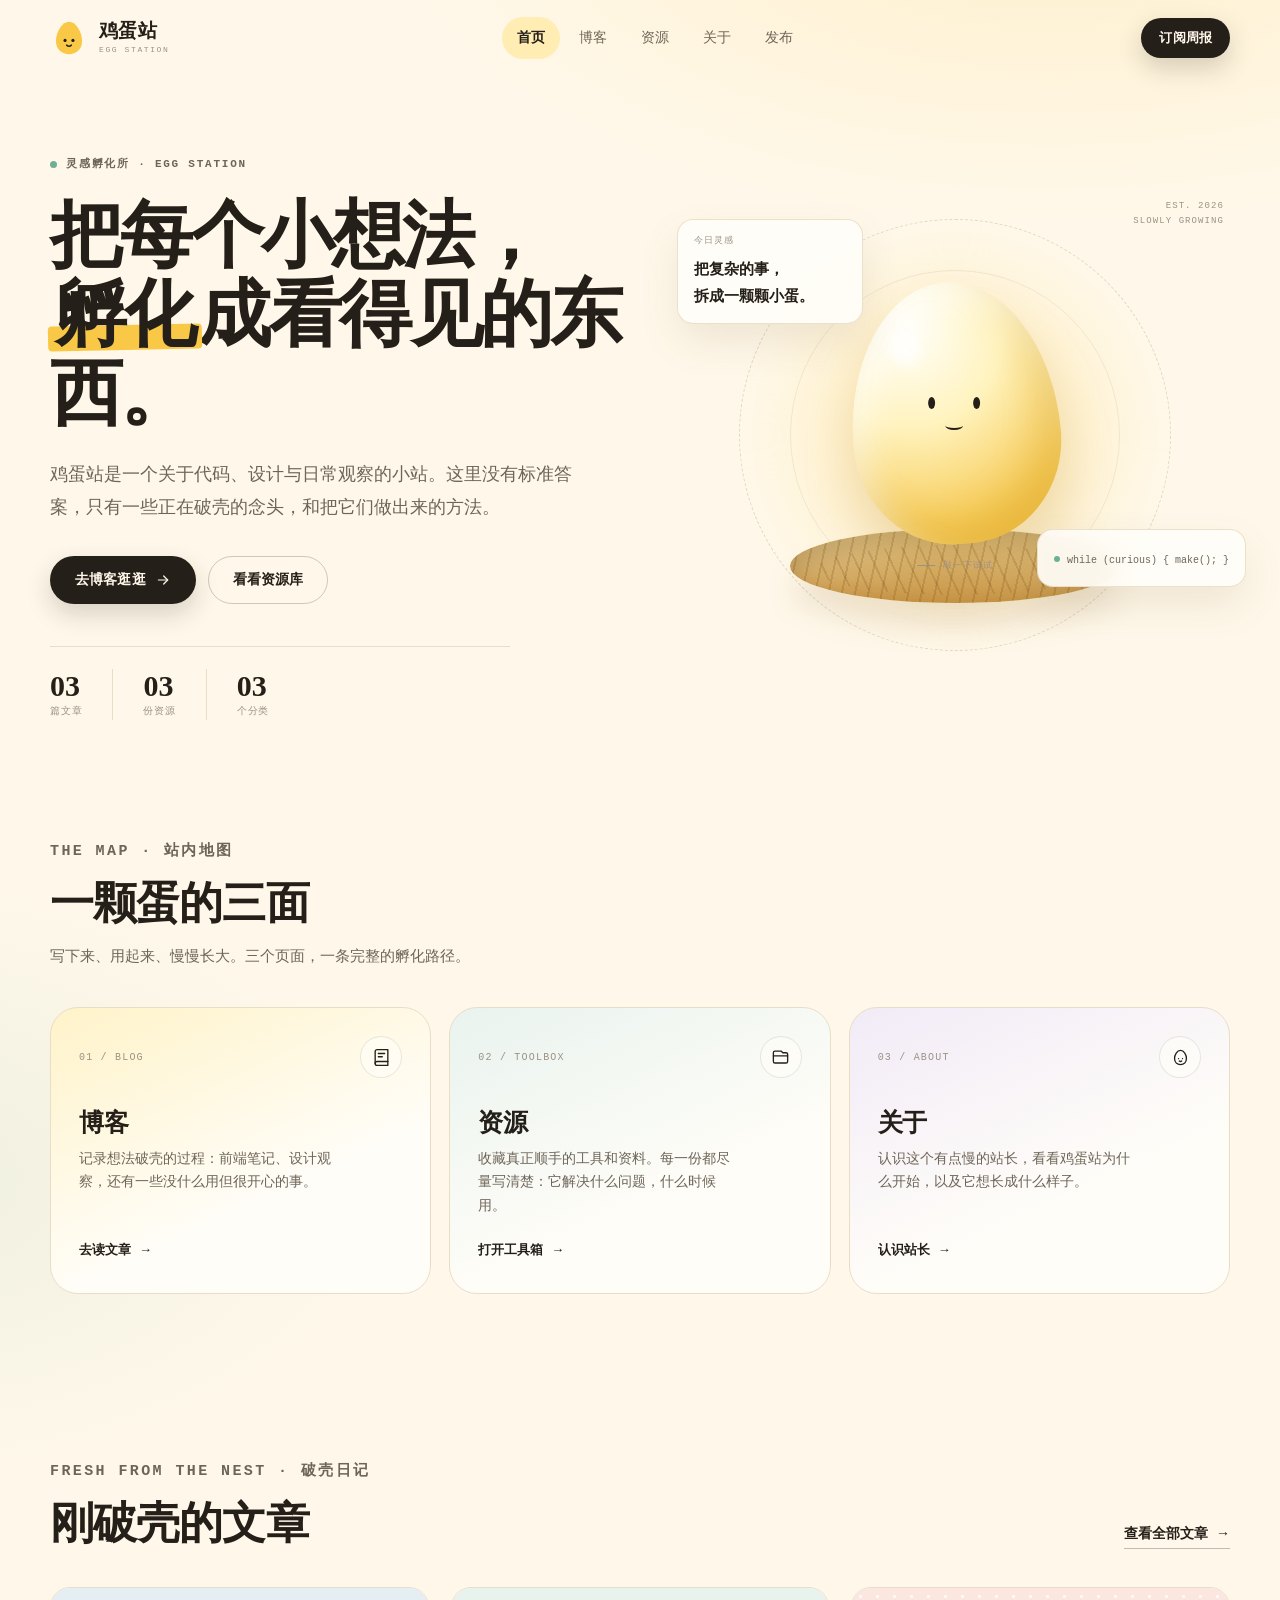
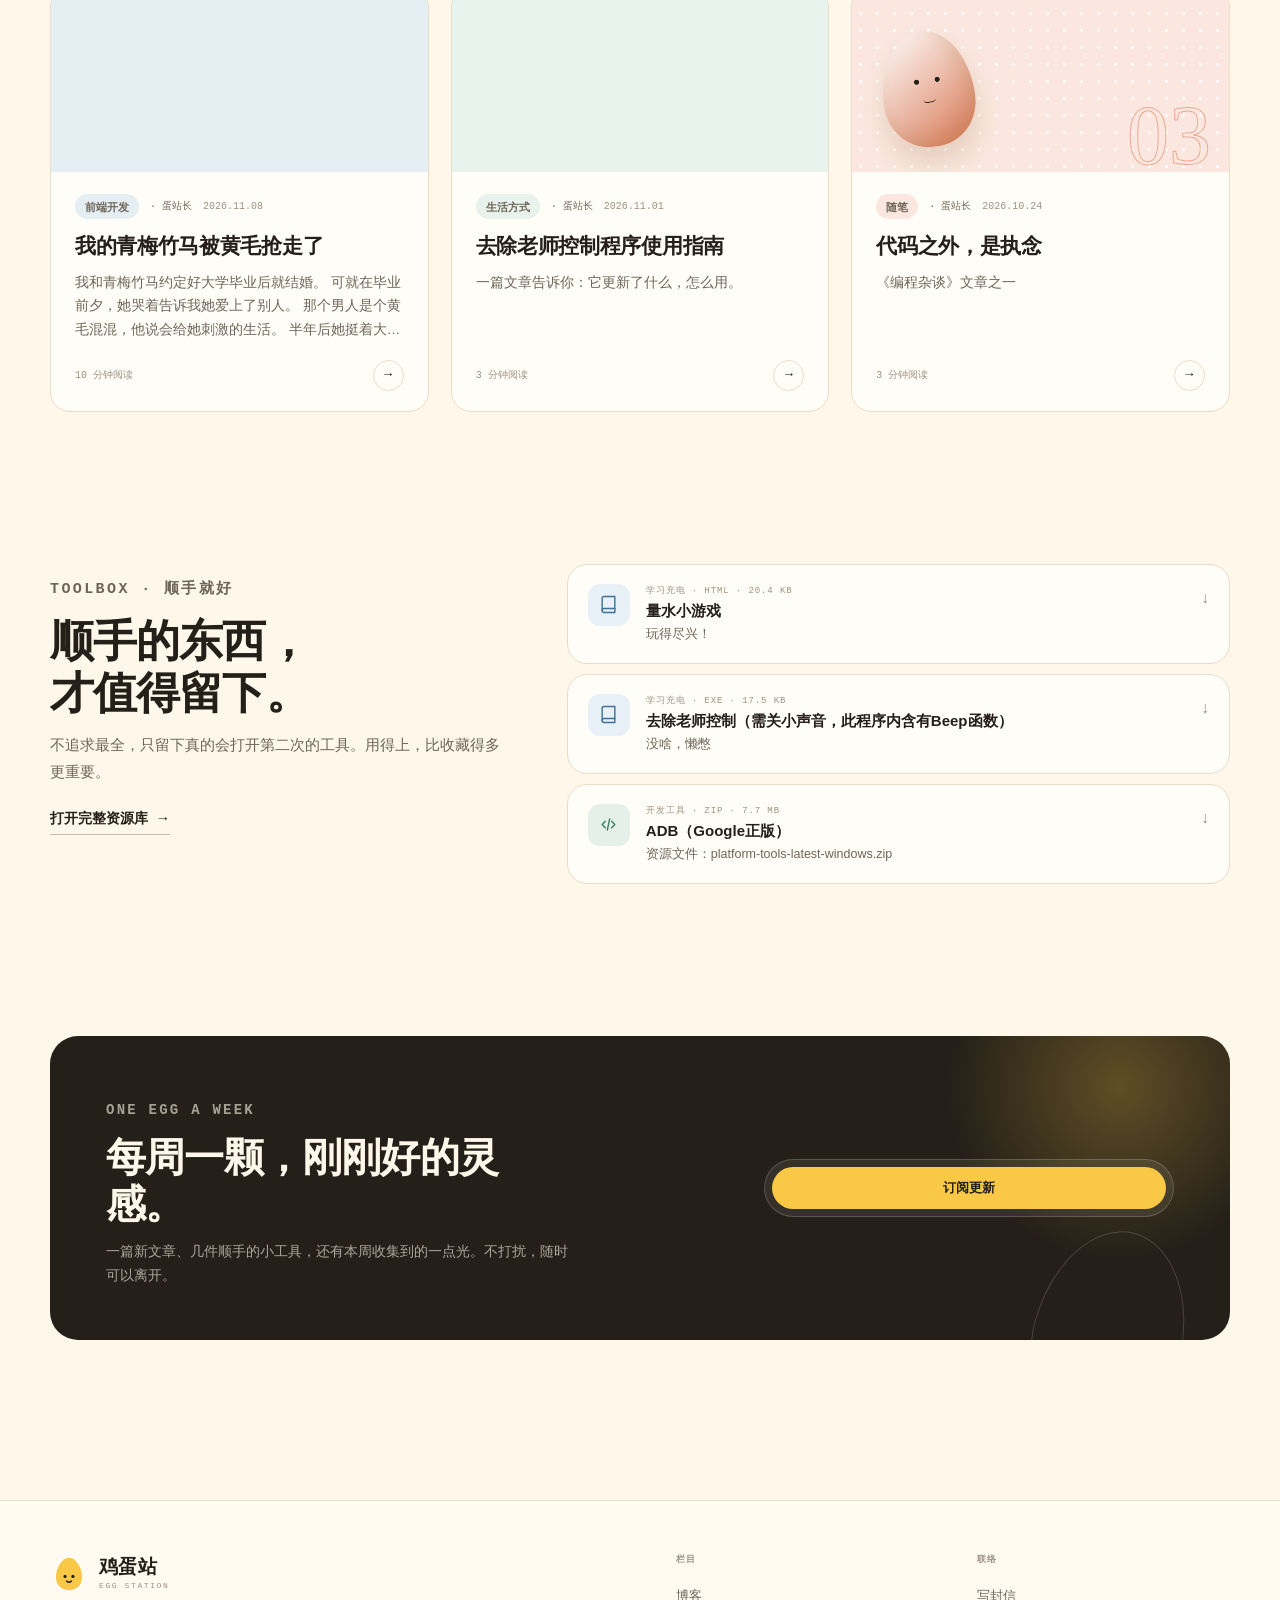
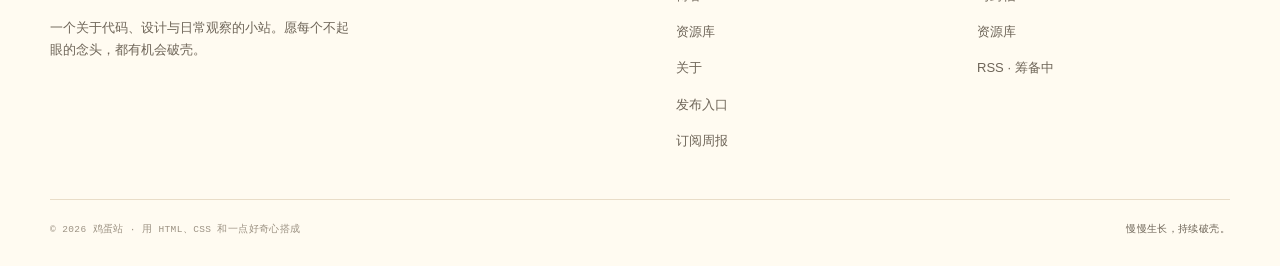
==== commit 65b79859: "sync.json 中的 Token 改为倒序+base64 存储，绕过 GitHub 推送保护 GitHub 能识别 base64 编码的 Token 并拒绝提交，现先倒序再编码，读取时反向还原，版" ====
--- a/index.html
+++ b/index.html
@@ -1,4 +1,4 @@
-<!DOCTYPE html>
+﻿<!DOCTYPE html>
 <html lang="zh-CN">
 <head>
   <meta charset="UTF-8">
@@ -7,7 +7,7 @@
   <meta name="description" content="鸡蛋站是一个关于代码、设计与日常观察的小站。这里有博客、精选资源，以及一颗正在慢慢生长的蛋。">
   <meta name="theme-color" content="#fff8ea">
   <link rel="icon" href="assets/favicon.svg" type="image/svg+xml">
-  <link rel="stylesheet" href="assets/css/style.css?v=9">
+  <link rel="stylesheet" href="assets/css/style.css?v=16">
 </head>
 <body data-page="home">
   <a class="skip-link" href="#main">跳到主要内容</a>
@@ -251,7 +251,7 @@
     </div>
   </footer>
 
-  <script src="assets/js/store.js?v=9" defer></script>
-  <script src="assets/js/main.js?v=9" defer></script>
+  <script src="assets/js/store.js?v=16" defer></script>
+  <script src="assets/js/main.js?v=16" defer></script>
 </body>
 </html>
--- a/assets/css/style.css
+++ b/assets/css/style.css
@@ -2130,6 +2130,14 @@
   color: #4b443a;
 }
 
+.text-button--danger {
+  color: #c0392b;
+}
+
+.text-button--danger:hover {
+  color: #96281b;
+}
+
 /* 博文配图 */
 .post-art-img,
 .featured-art-img {
